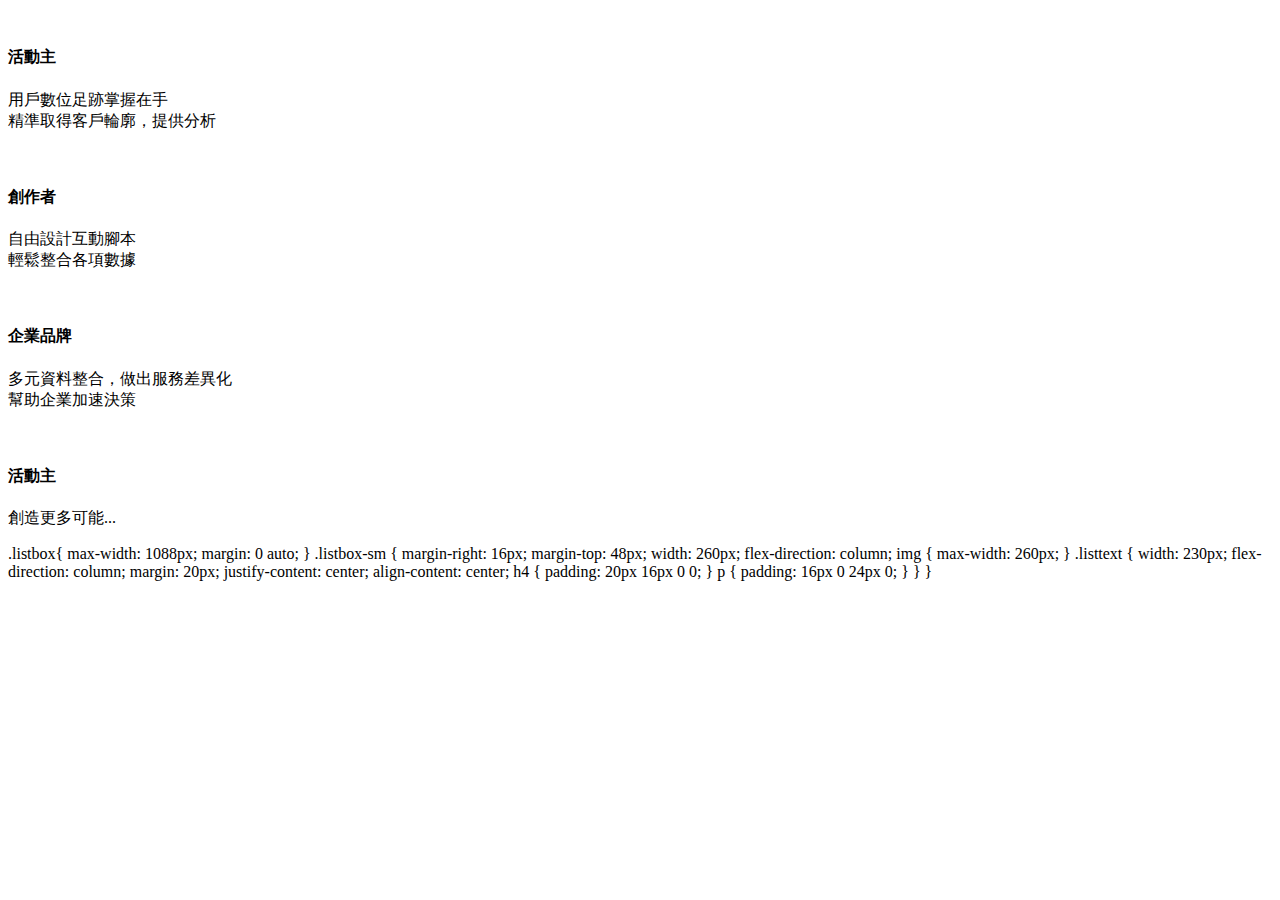
==== second.html @ 06b5e0d9 "lv1_v1.0" ====
<!DOCTYPE html>
<html lang="en">
<head>
    <meta charset="UTF-8">
    <meta http-equiv="X-UA-Compatible" content="IE=edge">
    <meta name="viewport" content="width=device-width, initial-scale=1.0">
    <title>Document</title>
</head>
<body>
    













    <div class="listbox d-flex ">
        <!-- 第一個listbox-->
              <div class="listbox-sm d-flex fs-sm radius boxshadow-usual"> 
          <img class="border-left-radi border-right-radi"
              src="https://raw.githubusercontent.com/hexschool/webLayoutTraining1st/f70f00178a7f0baa31e9c01634303d8562cfe93a/chatTalker_images/ch01.svg"
              alt="">
              <div class="listtext d-flex tac  ">
                  <h4 class="color-bl">活動主</h4>
                  <p class="">用戶數位足跡掌握在手 
                      <br>
                      精準取得客戶輪廓，提供分析</p>
              </div>
          </div>
        <!-- 第二個listbox-->
      
          <div class="listbox-sm d-flex fs-sm radius boxshadow-usual">
              <img class="border-left-radi border-right-radi"
                  src="https://raw.githubusercontent.com/hexschool/webLayoutTraining1st/f70f00178a7f0baa31e9c01634303d8562cfe93a/chatTalker_images/ch02.svg"
                  alt="">
                  <div class="listtext d-flex   ">
                      <h4 class="color-bl tac">創作者</h4>
                      <p class="tac">自由設計互動腳本 
                          <br>
                          輕鬆整合各項數據</p>
                  </div>
              </div>
        <!-- 第三個listbox-->
              <div class="listbox-sm d-flex fs-sm  radius boxshadow-usual">
                  <img class="border-left-radi border-right-radi"
                      src="https://raw.githubusercontent.com/hexschool/webLayoutTraining1st/f70f00178a7f0baa31e9c01634303d8562cfe93a/chatTalker_images/ch01.svg"
                      alt="">
                      <div class="listtext d-flex tac  ">
                          <h4 class="color-bl">企業品牌</h4>
                          <p class="">多元資料整合，做出服務差異化 
                              <br>
                              幫助企業加速決策</p>
                      </div>
                  </div>
        <!-- 第四個listbox-->
                  <div class="listbox-sm d-flex fs-sm  radius boxshadow-usual">
                      <img class="border-left-radi border-right-radi"
                          src="https://raw.githubusercontent.com/hexschool/webLayoutTraining1st/f70f00178a7f0baa31e9c01634303d8562cfe93a/chatTalker_images/ch01.svg"
                          alt="">
                          <div class="listtext d-flex tac  ">
                              <h4 class="color-bl ">活動主</h4>
                              <p >創造更多可能... 
                               </p>
                          </div>
                      </div>
          </div>
      























    .listbox{
        max-width: 1088px;
        margin: 0 auto;
        
        
    }
    .listbox-sm {
        margin-right: 16px;
        margin-top: 48px;
        width: 260px;
        flex-direction: column;
        img {
            max-width: 260px;
        }
    
        .listtext {
            width: 230px;
            flex-direction: column;
            margin: 20px;
            justify-content: center;
            align-content: center;
            h4 {
                padding: 20px 16px 0 0;
            }
            p {
                
                padding: 16px  0 24px 0;
            }
        }
    }



























</body>
</html>
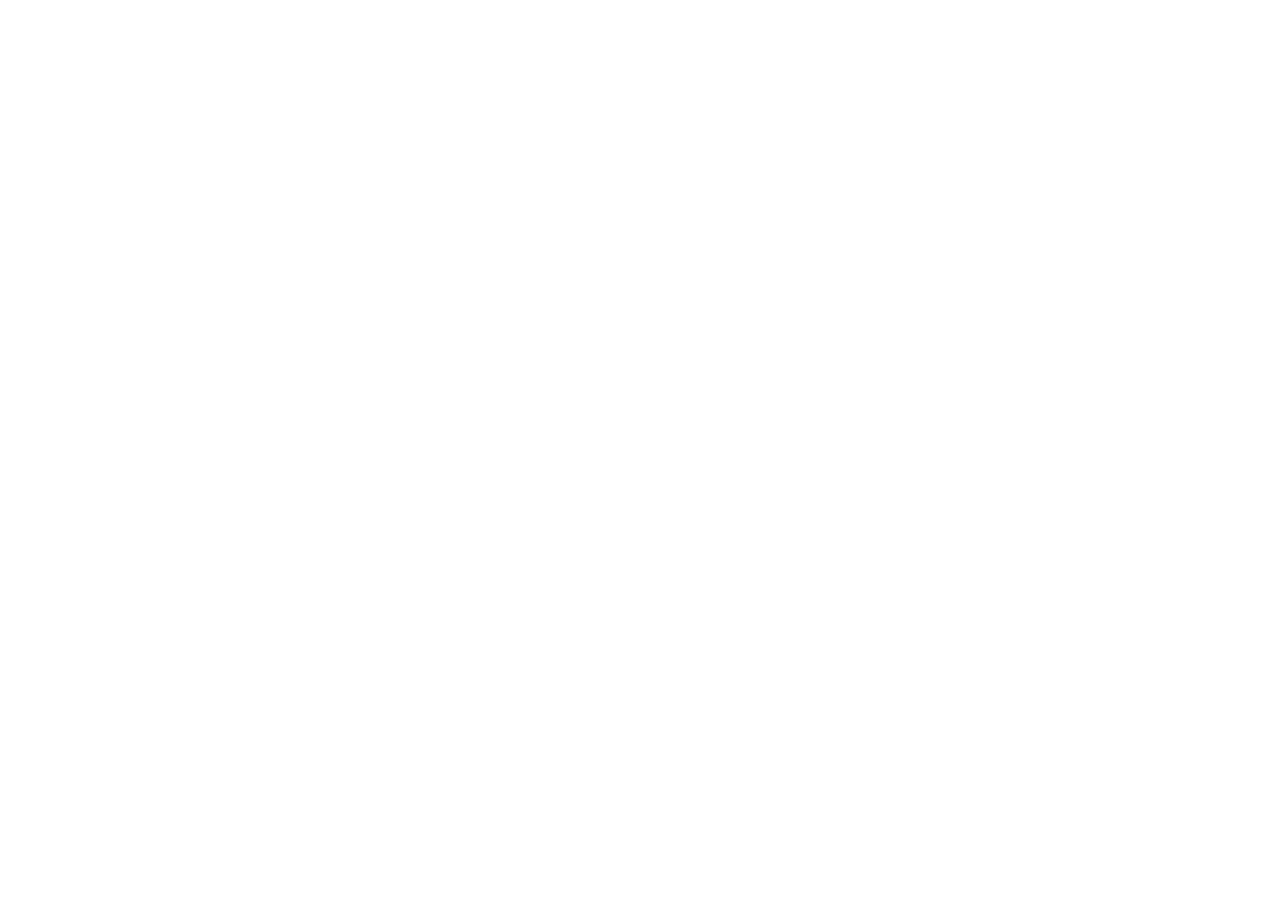
==== commit 5d695757: "lv1_v2.0" ====
--- a/second.html
+++ b/second.html
@@ -4,153 +4,9 @@
     <meta charset="UTF-8">
     <meta http-equiv="X-UA-Compatible" content="IE=edge">
     <meta name="viewport" content="width=device-width, initial-scale=1.0">
-    <title>Document</title>
+    <title>ChatTalker</title>
 </head>
 <body>
     
-
-
-
-
-
-
-
-
-
-
-
-
-
-    <div class="listbox d-flex ">
-        <!-- 第一個listbox-->
-              <div class="listbox-sm d-flex fs-sm radius boxshadow-usual"> 
-          <img class="border-left-radi border-right-radi"
-              src="https://raw.githubusercontent.com/hexschool/webLayoutTraining1st/f70f00178a7f0baa31e9c01634303d8562cfe93a/chatTalker_images/ch01.svg"
-              alt="">
-              <div class="listtext d-flex tac  ">
-                  <h4 class="color-bl">活動主</h4>
-                  <p class="">用戶數位足跡掌握在手 
-                      <br>
-                      精準取得客戶輪廓，提供分析</p>
-              </div>
-          </div>
-        <!-- 第二個listbox-->
-      
-          <div class="listbox-sm d-flex fs-sm radius boxshadow-usual">
-              <img class="border-left-radi border-right-radi"
-                  src="https://raw.githubusercontent.com/hexschool/webLayoutTraining1st/f70f00178a7f0baa31e9c01634303d8562cfe93a/chatTalker_images/ch02.svg"
-                  alt="">
-                  <div class="listtext d-flex   ">
-                      <h4 class="color-bl tac">創作者</h4>
-                      <p class="tac">自由設計互動腳本 
-                          <br>
-                          輕鬆整合各項數據</p>
-                  </div>
-              </div>
-        <!-- 第三個listbox-->
-              <div class="listbox-sm d-flex fs-sm  radius boxshadow-usual">
-                  <img class="border-left-radi border-right-radi"
-                      src="https://raw.githubusercontent.com/hexschool/webLayoutTraining1st/f70f00178a7f0baa31e9c01634303d8562cfe93a/chatTalker_images/ch01.svg"
-                      alt="">
-                      <div class="listtext d-flex tac  ">
-                          <h4 class="color-bl">企業品牌</h4>
-                          <p class="">多元資料整合，做出服務差異化 
-                              <br>
-                              幫助企業加速決策</p>
-                      </div>
-                  </div>
-        <!-- 第四個listbox-->
-                  <div class="listbox-sm d-flex fs-sm  radius boxshadow-usual">
-                      <img class="border-left-radi border-right-radi"
-                          src="https://raw.githubusercontent.com/hexschool/webLayoutTraining1st/f70f00178a7f0baa31e9c01634303d8562cfe93a/chatTalker_images/ch01.svg"
-                          alt="">
-                          <div class="listtext d-flex tac  ">
-                              <h4 class="color-bl ">活動主</h4>
-                              <p >創造更多可能... 
-                               </p>
-                          </div>
-                      </div>
-          </div>
-      
-
-
-
-
-
-
-
-
-
-
-
-
-
-
-
-
-
-
-
-
-
-
-
-    .listbox{
-        max-width: 1088px;
-        margin: 0 auto;
-        
-        
-    }
-    .listbox-sm {
-        margin-right: 16px;
-        margin-top: 48px;
-        width: 260px;
-        flex-direction: column;
-        img {
-            max-width: 260px;
-        }
-    
-        .listtext {
-            width: 230px;
-            flex-direction: column;
-            margin: 20px;
-            justify-content: center;
-            align-content: center;
-            h4 {
-                padding: 20px 16px 0 0;
-            }
-            p {
-                
-                padding: 16px  0 24px 0;
-            }
-        }
-    }
-
-
-
-
-
-
-
-
-
-
-
-
-
-
-
-
-
-
-
-
-
-
-
-
-
-
-
 </body>
 </html>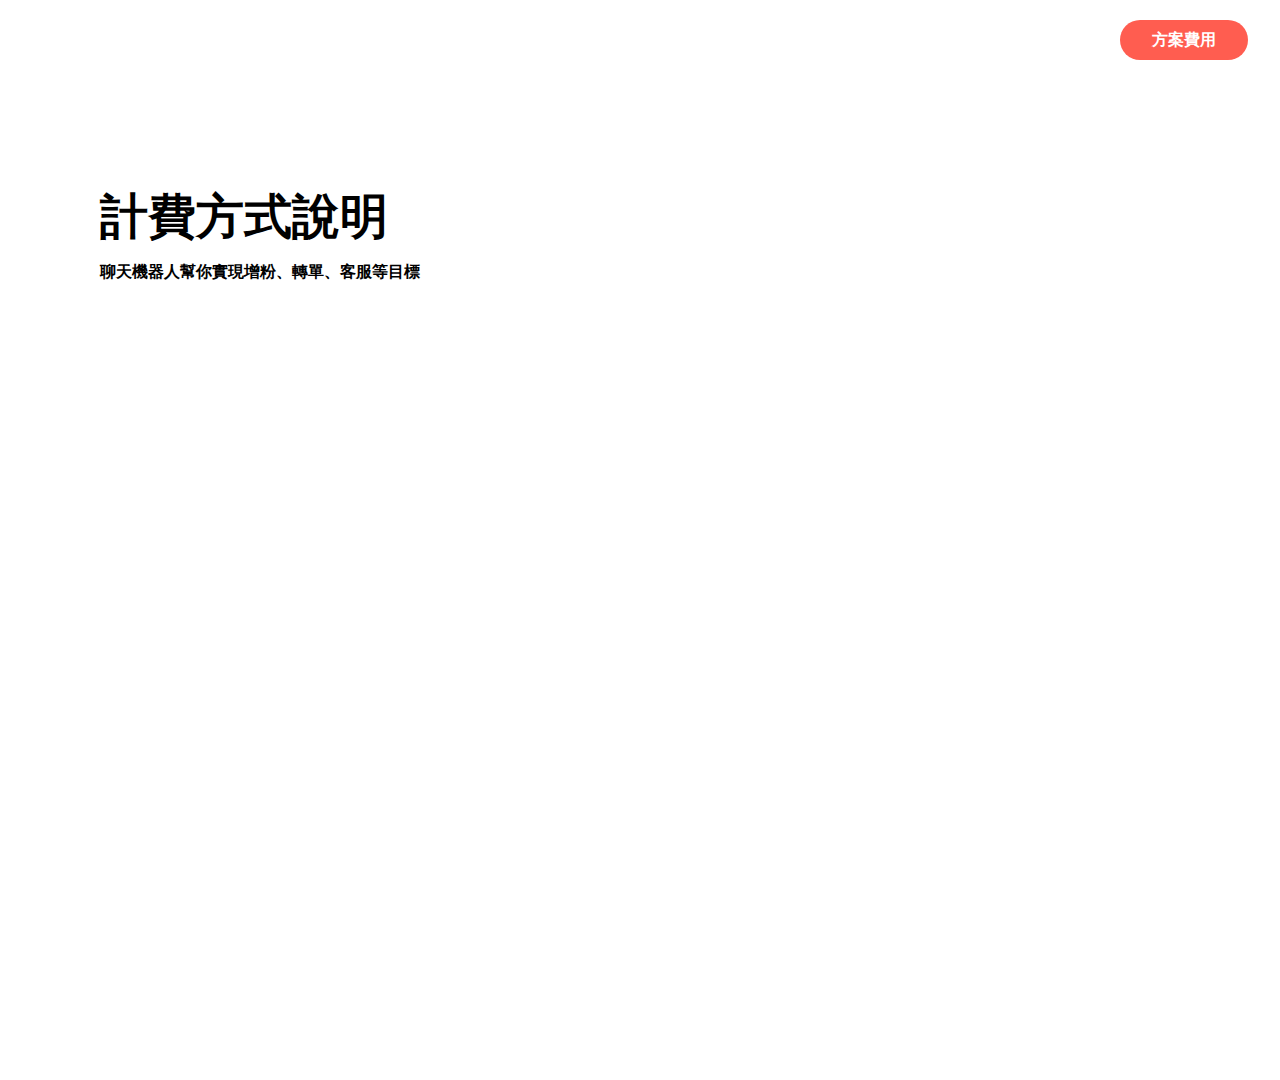
==== commit 0e76367b: "lv1_v6.0" ====
--- a/second.html
+++ b/second.html
@@ -5,8 +5,26 @@
     <meta http-equiv="X-UA-Compatible" content="IE=edge">
     <meta name="viewport" content="width=device-width, initial-scale=1.0">
     <title>ChatTalker</title>
+    <link rel="stylesheet" href="./SCSS/index.css">
 </head>
 <body>
-    
+        <!-- 開頭 -->
+        <div class="page2-1">
+<div class="header d-flex">
+    <a href="./index.html"><img src="https://github.com/hexschool/webLayoutTraining1st/blob/master/chatTalker_images/logo.png?raw=true" alt="">
+</a>  <a  href="./second.html" class="a tac d-flex fs-sm fw-bold">方案費用</a>
+</div>
+
+<!-- 計費方式 -->
+<div class="banner2">
+
+    <div class="banner2-l d-flex ">
+        <h3 class="fs-lg-m lh1-5 fw-bold mb16 pad-top-8">計費方式說明</h3>
+        <p class="p2 fs-sm lh1-5 fw-bold">聊天機器人幫你實現增粉、轉單、客服等目標</p>
+    </div>
+ 
+
+</div>
+</div>
 </body>
 </html>--- a/SCSS/index.css
+++ b/SCSS/index.css
@@ -0,0 +1,929 @@
+/* http://meyerweb.com/eric/tools/css/reset/ 
+   v2.0 | 20110126
+   License: none (public domain)
+*/
+html, body, div, span, applet, object, iframe,
+h1, h2, h3, h4, h5, h6, p, blockquote, pre,
+a, abbr, acronym, address, big, cite, code,
+del, dfn, em, img, ins, kbd, q, s, samp,
+small, strike, strong, sub, sup, tt, var,
+b, u, i, center,
+dl, dt, dd, ol, ul, li,
+fieldset, form, label, legend,
+table, caption, tbody, tfoot, thead, tr, th, td,
+article, aside, canvas, details, embed,
+figure, figcaption, footer, header, hgroup,
+menu, nav, output, ruby, section, summary,
+time, mark, audio, video {
+  margin: 0;
+  padding: 0;
+  border: 0;
+  font-size: 100%;
+  font: inherit;
+  vertical-align: baseline;
+}
+
+/* HTML5 display-role reset for older browsers */
+article, aside, details, figcaption, figure,
+footer, header, hgroup, menu, nav, section {
+  display: block;
+}
+
+body {
+  line-height: 1;
+}
+
+ol, ul {
+  list-style: none;
+}
+
+blockquote, q {
+  quotes: none;
+}
+
+blockquote:before, blockquote:after,
+q:before, q:after {
+  content: '';
+  content: none;
+}
+
+table {
+  border-collapse: collapse;
+  border-spacing: 0;
+}
+
+sub {
+  vertical-align: sub;
+}
+
+.fs-sm {
+  font-size: 16px;
+}
+
+.fs-18 {
+  font-size: 18px;
+}
+
+.fs-20 {
+  font-size: 20px;
+}
+
+.fs-md {
+  font-size: 24px;
+}
+
+.fs-lg {
+  font-size: 32px;
+}
+
+.fs-lg-m {
+  font-size: 48px;
+}
+
+.fw-bold {
+  font-weight: bold;
+}
+
+.color-bl {
+  color: #56C4C5;
+}
+
+.tac {
+  text-align: center;
+}
+
+.d-flex {
+  display: -webkit-box;
+  display: -ms-flexbox;
+  display: flex;
+}
+
+.mb50 {
+  margin-bottom: 50px;
+}
+
+.mb24 {
+  margin-bottom: 24px;
+}
+
+.mb48 {
+  margin-bottom: 48px;
+}
+
+.mb16 {
+  margin-bottom: 16px;
+}
+
+.mt24 {
+  margin-top: 24px;
+}
+
+.mr47 {
+  margin-right: 47px;
+}
+
+.mr8 {
+  margin-right: 8px;
+}
+
+.mb28 {
+  margin-bottom: 28px;
+}
+
+.mr16 {
+  margin-right: 16px;
+}
+
+.m-lr24 {
+  margin: 24px 0;
+}
+
+.color-gray {
+  color: #747474;
+}
+
+.pad-lr24 {
+  padding: 0 24px;
+}
+
+.pad-20 {
+  padding: 20px;
+}
+
+.pad-top-8 {
+  padding-top: 8px;
+}
+
+.pad-16 {
+  padding: 16px;
+}
+
+.pad-24 {
+  padding: 24px;
+}
+
+.pad-32 {
+  padding: 32px;
+}
+
+.pad-10 {
+  padding: 10px;
+}
+
+.lh1-5 {
+  line-height: 1.2;
+}
+
+.radius {
+  border-radius: 12px;
+}
+
+.boxshadow {
+  -webkit-box-shadow: 2px 3px 2px #a8a8a8;
+          box-shadow: 2px 3px 2px #a8a8a8;
+}
+
+.boxshadow-usual {
+  -webkit-box-shadow: 0px 2px 10px #00000014;
+          box-shadow: 0px 2px 10px #00000014;
+}
+
+.border-left-radi {
+  border-top-left-radius: 12px;
+}
+
+.border-right-radi {
+  border-top-right-radius: 12px;
+}
+
+.imgwh80 {
+  width: 80px;
+  height: 80px;
+}
+
+.circle {
+  border-radius: 50px;
+}
+
+.page1 {
+  background-image: url(https://raw.githubusercontent.com/hexschool/webLayoutTraining1st/f70f00178a7f0baa31e9c01634303d8562cfe93a/chatTalker_images/bg_home_sm.svg), url(https://raw.githubusercontent.com/hexschool/webLayoutTraining1st/f70f00178a7f0baa31e9c01634303d8562cfe93a/chatTalker_images/ball01.svg);
+  background-position: 50% 400px,-35% 68%;
+  background-size: 334px,135px;
+  background-repeat: no-repeat;
+}
+
+@media (min-width: 576px) {
+  .page1 {
+    background: url(https://raw.githubusercontent.com/hexschool/webLayoutTraining1st/f70f00178a7f0baa31e9c01634303d8562cfe93a/chatTalker_images/bg_home.svg), url(https://raw.githubusercontent.com/hexschool/webLayoutTraining1st/f70f00178a7f0baa31e9c01634303d8562cfe93a/chatTalker_images/ball01.svg);
+    background-repeat: no-repeat;
+    background-position: right top,-20% 70%;
+    background-size: 816px,360px;
+    position: relative;
+  }
+}
+
+.page2 {
+  background: url(https://raw.githubusercontent.com/hexschool/webLayoutTraining1st/f70f00178a7f0baa31e9c01634303d8562cfe93a/chatTalker_images/ball02.svg);
+  background-repeat: no-repeat;
+  background-position: 110% 35%;
+  background-size: 360px;
+}
+
+@media (max-width: 768px) {
+  .page2 {
+    background: url(https://raw.githubusercontent.com/hexschool/webLayoutTraining1st/f70f00178a7f0baa31e9c01634303d8562cfe93a/chatTalker_images/ball02.svg);
+    background-repeat: no-repeat;
+    background-position: 120% 52%;
+    background-size: 135px;
+  }
+  .page2 h2 {
+    font-size: 28px;
+  }
+  .page2 h3 {
+    margin: 0 auto;
+    width: 334px;
+    font-size: 18px;
+    margin-bottom: 8px;
+  }
+}
+
+.page3 {
+  background: url(https://raw.githubusercontent.com/hexschool/webLayoutTraining1st/f70f00178a7f0baa31e9c01634303d8562cfe93a/chatTalker_images/ball03.svg);
+  background-repeat: no-repeat;
+  background-position: 10% 15%;
+  background-size: 150px;
+}
+
+@media (max-width: 768px) {
+  .page3 {
+    background: url(https://raw.githubusercontent.com/hexschool/webLayoutTraining1st/f70f00178a7f0baa31e9c01634303d8562cfe93a/chatTalker_images/ball03.svg);
+    background-repeat: no-repeat;
+    background-position: -30% 15%;
+    background-size: 150px;
+  }
+}
+
+.page2-1 {
+  background: url(https://raw.githubusercontent.com/hexschool/webLayoutTraining1st/f70f00178a7f0baa31e9c01634303d8562cfe93a/chatTalker_images/banner.svg);
+  background-repeat: no-repeat;
+  background-position: right top;
+}
+
+.banner2 {
+  margin: 0 auto;
+  -webkit-box-pack: center;
+      -ms-flex-pack: center;
+          justify-content: center;
+  -webkit-box-align: center;
+      -ms-flex-align: center;
+          align-items: center;
+  height: 100vh;
+  margin-left: 100px;
+  margin-top: 100px;
+}
+
+@media (max-width: 768px) {
+  .banner2 {
+    width: 335px;
+    -webkit-box-orient: vertical;
+    -webkit-box-direction: normal;
+        -ms-flex-direction: column;
+            flex-direction: column;
+    padding: 32px 20px 0;
+    margin-bottom: 32px;
+  }
+  .banner2 .banner2-l {
+    margin-left: 0;
+    padding-top: 20px;
+  }
+  .banner2 .banner2-l h3 {
+    font-size: 32px;
+    font-weight: 1000;
+  }
+}
+
+.banner2-l {
+  -webkit-box-orient: vertical;
+  -webkit-box-direction: normal;
+      -ms-flex-direction: column;
+          flex-direction: column;
+}
+
+@media (max-width: 768px) {
+  .banner2-l {
+    width: 335px;
+    -webkit-box-pack: center;
+        -ms-flex-pack: center;
+            justify-content: center;
+    -webkit-box-align: center;
+        -ms-flex-align: center;
+            align-items: center;
+  }
+}
+
+html {
+  font-family: 'Wendy One', sans-serif;
+}
+
+*,
+::after,
+::before {
+  -webkit-box-sizing: border-box;
+          box-sizing: border-box;
+}
+
+.header {
+  max-width: 1366px;
+  margin: 0 auto;
+  -webkit-box-pack: justify;
+      -ms-flex-pack: justify;
+          justify-content: space-between;
+  padding: 20px 32px;
+}
+
+.header img {
+  width: 50%;
+}
+
+.header .a {
+  -webkit-box-pack: center;
+      -ms-flex-pack: center;
+          justify-content: center;
+  -webkit-box-align: center;
+      -ms-flex-align: center;
+          align-items: center;
+  background: #FF5D50;
+  color: white;
+  padding: 12px 32px;
+  border-radius: 22px;
+  text-decoration: none;
+}
+
+.header .a:hover {
+  background: #e45046;
+}
+
+@media (max-width: 768px) {
+  .header {
+    border-bottom: 3px solid #FFD153;
+    width: 390px;
+  }
+  .header img {
+    width: 160px;
+    margin-top: 5px;
+  }
+  .header .a {
+    -webkit-box-pack: center;
+        -ms-flex-pack: center;
+            justify-content: center;
+    -webkit-box-align: center;
+        -ms-flex-align: center;
+            align-items: center;
+    background: #FF5D50;
+    color: white;
+    padding: 12px 24px;
+    border-radius: 22px;
+    text-decoration: none;
+  }
+  .header .a:hover {
+    background: #e45046;
+  }
+}
+
+.banner {
+  margin: 0 auto;
+  width: 1085px;
+  -webkit-box-pack: center;
+      -ms-flex-pack: center;
+          justify-content: center;
+  -webkit-box-align: center;
+      -ms-flex-align: center;
+          align-items: center;
+  height: 100vh;
+}
+
+@media (max-width: 768px) {
+  .banner {
+    width: 350px;
+    -webkit-box-orient: vertical;
+    -webkit-box-direction: normal;
+        -ms-flex-direction: column;
+            flex-direction: column;
+    padding: 32px;
+    margin-bottom: 32px;
+  }
+  .banner .banner-l {
+    padding-top: 20px;
+  }
+  .banner .banner-l h3 {
+    width: 335px;
+    font-size: 32px;
+    font-weight: 1000;
+  }
+  .banner .banner-l p {
+    width: 335px;
+  }
+  .banner .banner-l .p2 {
+    font-size: 16px;
+    width: 335px;
+    line-height: 1.5;
+  }
+  .banner .banner-r {
+    width: 80vw;
+    height: 80vh;
+  }
+}
+
+.banner-l {
+  -webkit-box-orient: vertical;
+  -webkit-box-direction: normal;
+      -ms-flex-direction: column;
+          flex-direction: column;
+  width: 450px;
+}
+
+@media (max-width: 768px) {
+  .banner-l {
+    width: 335px;
+    -webkit-box-pack: center;
+        -ms-flex-pack: center;
+            justify-content: center;
+    -webkit-box-align: center;
+        -ms-flex-align: center;
+            align-items: center;
+  }
+}
+
+.banner-r {
+  width: 532px;
+}
+
+.textbg {
+  display: block;
+  margin-top: 100px;
+}
+
+@media (max-width: 768px) {
+  .textbg {
+    margin-top: 0;
+    margin-bottom: 8px;
+  }
+}
+
+@media (max-width: 768px) {
+  .textbg2 {
+    margin-top: 60px;
+  }
+}
+
+.item {
+  width: 969px;
+  margin: 0 auto;
+  -webkit-box-pack: justify;
+      -ms-flex-pack: justify;
+          justify-content: space-between;
+}
+
+@media (max-width: 768px) {
+  .item {
+    -ms-flex-wrap: wrap;
+        flex-wrap: wrap;
+    width: 100%;
+    -webkit-box-pack: center;
+        -ms-flex-pack: center;
+            justify-content: center;
+    -webkit-box-align: center;
+        -ms-flex-align: center;
+            align-items: center;
+  }
+  .item h2 {
+    font-size: 18px;
+  }
+}
+
+.item .card-img {
+  width: 90px;
+}
+
+@media (max-width: 768px) {
+  .item .card-img {
+    width: 60px;
+  }
+}
+
+.item .card {
+  width: 245px;
+  -webkit-box-orient: vertical;
+  -webkit-box-direction: normal;
+      -ms-flex-direction: column;
+          flex-direction: column;
+  -webkit-box-pack: center;
+      -ms-flex-pack: center;
+          justify-content: center;
+  -webkit-box-align: center;
+      -ms-flex-align: center;
+          align-items: center;
+}
+
+.listbox {
+  max-width: 1088px;
+  margin: 0 auto;
+}
+
+@media (max-width: 768px) {
+  .listbox {
+    width: 375px;
+    -ms-flex-wrap: wrap;
+        flex-wrap: wrap;
+    -webkit-box-pack: center;
+        -ms-flex-pack: center;
+            justify-content: center;
+    -webkit-box-align: center;
+        -ms-flex-align: center;
+            align-items: center;
+  }
+}
+
+.listbox-sm {
+  margin-right: 16px;
+  margin-top: 48px;
+  width: 260px;
+  -webkit-box-orient: vertical;
+  -webkit-box-direction: normal;
+      -ms-flex-direction: column;
+          flex-direction: column;
+  background: white;
+}
+
+@media (max-width: 768px) {
+  .listbox-sm {
+    margin: 0 auto;
+    margin-top: 24px;
+    width: 335px;
+  }
+}
+
+.listbox-sm .listtext {
+  width: 230px;
+  -webkit-box-orient: vertical;
+  -webkit-box-direction: normal;
+      -ms-flex-direction: column;
+          flex-direction: column;
+  margin: 20px;
+  -webkit-box-pack: center;
+      -ms-flex-pack: center;
+          justify-content: center;
+  -ms-flex-line-pack: center;
+      align-content: center;
+}
+
+.listbox-sm .listtext h4 {
+  padding: 20px 16px 0 0;
+}
+
+.listbox-sm .listtext p {
+  padding: 16px 0 24px;
+}
+
+@media (max-width: 768px) {
+  .listbox-sm .listtext {
+    margin: 0 auto;
+  }
+}
+
+.listrobot {
+  width: 1039px;
+  margin: 100px auto;
+}
+
+.listrobot .listrobot-l {
+  -ms-flex-wrap: wrap;
+      flex-wrap: wrap;
+  width: 507px;
+}
+
+@media (max-width: 756px) {
+  .listrobot {
+    -ms-flex-wrap: wrap;
+        flex-wrap: wrap;
+    width: 335px;
+    -webkit-box-pack: center;
+        -ms-flex-pack: center;
+            justify-content: center;
+    display: -webkit-box;
+    display: -ms-flexbox;
+    display: flex;
+    -webkit-box-orient: vertical;
+    -webkit-box-direction: reverse;
+        -ms-flex-direction: column-reverse;
+            flex-direction: column-reverse;
+    margin: 60px auto;
+  }
+  .listrobot .listrobot-l {
+    width: 335px;
+    -webkit-box-align: center;
+        -ms-flex-align: center;
+            align-items: center;
+    -webkit-box-pack: center;
+        -ms-flex-pack: center;
+            justify-content: center;
+  }
+}
+
+.listrobot-l-item {
+  -webkit-box-orient: vertical;
+  -webkit-box-direction: normal;
+      -ms-flex-direction: column;
+          flex-direction: column;
+  -webkit-box-pack: center;
+      -ms-flex-pack: center;
+          justify-content: center;
+  width: 230px;
+  position: relative;
+  -webkit-box-shadow: 0 2px 10px #00000014;
+          box-shadow: 0 2px 10px #00000014;
+}
+
+.listrobot-l-item img {
+  width: 52px;
+  height: 52px;
+  margin-top: 32px;
+  margin-left: 32px;
+}
+
+.listrobot-l-item p {
+  margin-bottom: 48px;
+  padding: 32px;
+}
+
+.listrobot-l-item h4 {
+  padding: 24px 32px;
+}
+
+.listrobot-l-item .list-circle {
+  width: 86px;
+  height: 86px;
+  border-radius: 50px;
+  position: absolute;
+  top: 15px;
+  left: 15px;
+  background-size: 86px;
+  z-index: -1;
+  -webkit-box-shadow: 0 2px 10px #00000014;
+          box-shadow: 0 2px 10px #00000014;
+}
+
+@media (max-width: 756px) {
+  .listrobot-l-item {
+    margin: 24px 15px 0;
+  }
+}
+
+.listrobot-r {
+  -webkit-box-pack: center;
+      -ms-flex-pack: center;
+          justify-content: center;
+  -ms-flex-line-pack: center;
+      align-content: center;
+  -webkit-box-orient: vertical;
+  -webkit-box-direction: normal;
+      -ms-flex-direction: column;
+          flex-direction: column;
+  margin-left: 136px;
+}
+
+.listrobot-r a {
+  -webkit-box-pack: center;
+      -ms-flex-pack: center;
+          justify-content: center;
+  -webkit-box-align: center;
+      -ms-flex-align: center;
+          align-items: center;
+  background: #56C4C5;
+  color: white;
+  padding: 12px 32px;
+  border-radius: 22px;
+  text-decoration: none;
+}
+
+.listrobot-r a:hover {
+  background: #4aabad;
+}
+
+.listrobot-r .listrobotbtn {
+  width: 136px;
+  padding: 24px 0;
+}
+
+@media (max-width: 756px) {
+  .listrobot-r {
+    width: 335px;
+    -webkit-box-pack: center;
+        -ms-flex-pack: center;
+            justify-content: center;
+    -webkit-box-align: center;
+        -ms-flex-align: center;
+            align-items: center;
+    padding: 10px;
+    margin-left: 0;
+  }
+  .listrobot-r h3 {
+    margin: 0 auto;
+    font-size: 28px;
+    margin-bottom: 16px;
+    text-align: center;
+  }
+  .listrobot-r p {
+    font-size: 16px;
+    text-align: center;
+  }
+  .listrobot-r a {
+    -webkit-box-pack: center;
+        -ms-flex-pack: center;
+            justify-content: center;
+    -webkit-box-align: center;
+        -ms-flex-align: center;
+            align-items: center;
+    background: #56C4C5;
+    color: white;
+    padding: 12px 32px;
+    border-radius: 27px;
+    text-decoration: none;
+  }
+  .listrobot-r a:hover {
+    background: #4aabad;
+  }
+}
+
+.mantalk {
+  width: 1088px;
+  margin: 0 auto;
+}
+
+@media (max-width: 756px) {
+  .mantalk {
+    -ms-flex-wrap: wrap;
+        flex-wrap: wrap;
+    width: 100%;
+    -webkit-box-pack: center;
+        -ms-flex-pack: center;
+            justify-content: center;
+  }
+  .mantalk .q1 {
+    display: none;
+  }
+}
+
+.mantalktext {
+  width: 352px;
+  position: relative;
+  margin-top: 56px;
+  margin-bottom: 34px;
+  -webkit-box-shadow: 0 2px 10px #00000014;
+          box-shadow: 0 2px 10px #00000014;
+  background: white;
+}
+
+.mantalktext .manimg {
+  position: absolute;
+  z-index: 1;
+  left: 30px;
+  top: -50px;
+}
+
+.mantalktext .text-md {
+  width: 288px;
+  -webkit-box-pack: center;
+      -ms-flex-pack: center;
+          justify-content: center;
+  -webkit-box-align: center;
+      -ms-flex-align: center;
+          align-items: center;
+  margin: 0 auto;
+}
+
+.mantalktext .text-t {
+  border-bottom: 1px solid #DDDDDD;
+}
+
+.mantalktext .manstar {
+  -webkit-box-pack: justify;
+      -ms-flex-pack: justify;
+          justify-content: space-between;
+}
+
+.mantalktext .manstar img {
+  width: 16px;
+  height: 16px;
+}
+
+.mantalktext p {
+  padding: 48px 0 24px;
+}
+
+.mantalktext h3 {
+  padding: 0 32px 8px;
+}
+
+.mantalktext h2 {
+  padding: 0 32px 24px;
+}
+
+.mantalktext .star {
+  margin-right: 32px;
+}
+
+.price {
+  background: url("https://raw.githubusercontent.com/hexschool/webLayoutTraining1st/f70f00178a7f0baa31e9c01634303d8562cfe93a/chatTalker_images/home_footer.svg");
+  margin: 0 auto;
+  width: 100%;
+  background-size: 100%;
+  background-repeat: no-repeat;
+  -webkit-box-pack: center;
+      -ms-flex-pack: center;
+          justify-content: center;
+  -ms-flex-line-pack: center;
+      align-content: center;
+  -webkit-box-orient: vertical;
+  -webkit-box-direction: normal;
+      -ms-flex-direction: column;
+          flex-direction: column;
+  z-index: -1;
+}
+
+@media (max-width: 768px) {
+  .price {
+    background: url("https://raw.githubusercontent.com/hexschool/webLayoutTraining1st/f70f00178a7f0baa31e9c01634303d8562cfe93a/chatTalker_images/footer_sm.svg");
+    background-repeat: no-repeat;
+    background-size: 100%;
+    z-index: -1;
+    padding-top: 100px;
+    margin-top: 94px;
+  }
+  .price p {
+    font-size: 24px;
+  }
+}
+
+.price .price-btn {
+  width: 424px;
+  margin: 0 auto;
+  -webkit-box-orient: vertical;
+  -webkit-box-direction: normal;
+      -ms-flex-direction: column;
+          flex-direction: column;
+  -webkit-box-pack: center;
+      -ms-flex-pack: center;
+          justify-content: center;
+  -webkit-box-align: center;
+      -ms-flex-align: center;
+          align-items: center;
+  padding-top: 260px;
+  margin-bottom: 100px;
+}
+
+@media (max-width: 768px) {
+  .price .price-btn {
+    width: 335px;
+    margin-bottom: 60px;
+  }
+}
+
+.price .price-btn a {
+  -webkit-box-pack: center;
+      -ms-flex-pack: center;
+          justify-content: center;
+  -webkit-box-align: center;
+      -ms-flex-align: center;
+          align-items: center;
+  background: #56C4C5;
+  color: white;
+  padding: 12px 32px;
+  border-radius: 22px;
+  text-decoration: none;
+  width: 136px;
+  margin-top: 48px;
+}
+
+.price .price-btn a:hover {
+  background: #4aabad;
+}
+
+@media (max-width: 768px) {
+  .price .price-btn a {
+    margin-top: 24px;
+    font-size: 18px;
+  }
+}
+
+.footer {
+  background: #F5F5F5;
+  -webkit-box-pack: center;
+      -ms-flex-pack: center;
+          justify-content: center;
+  -webkit-box-align: center;
+      -ms-flex-align: center;
+          align-items: center;
+  padding: 16px 0;
+}
+/*# sourceMappingURL=index.css.map */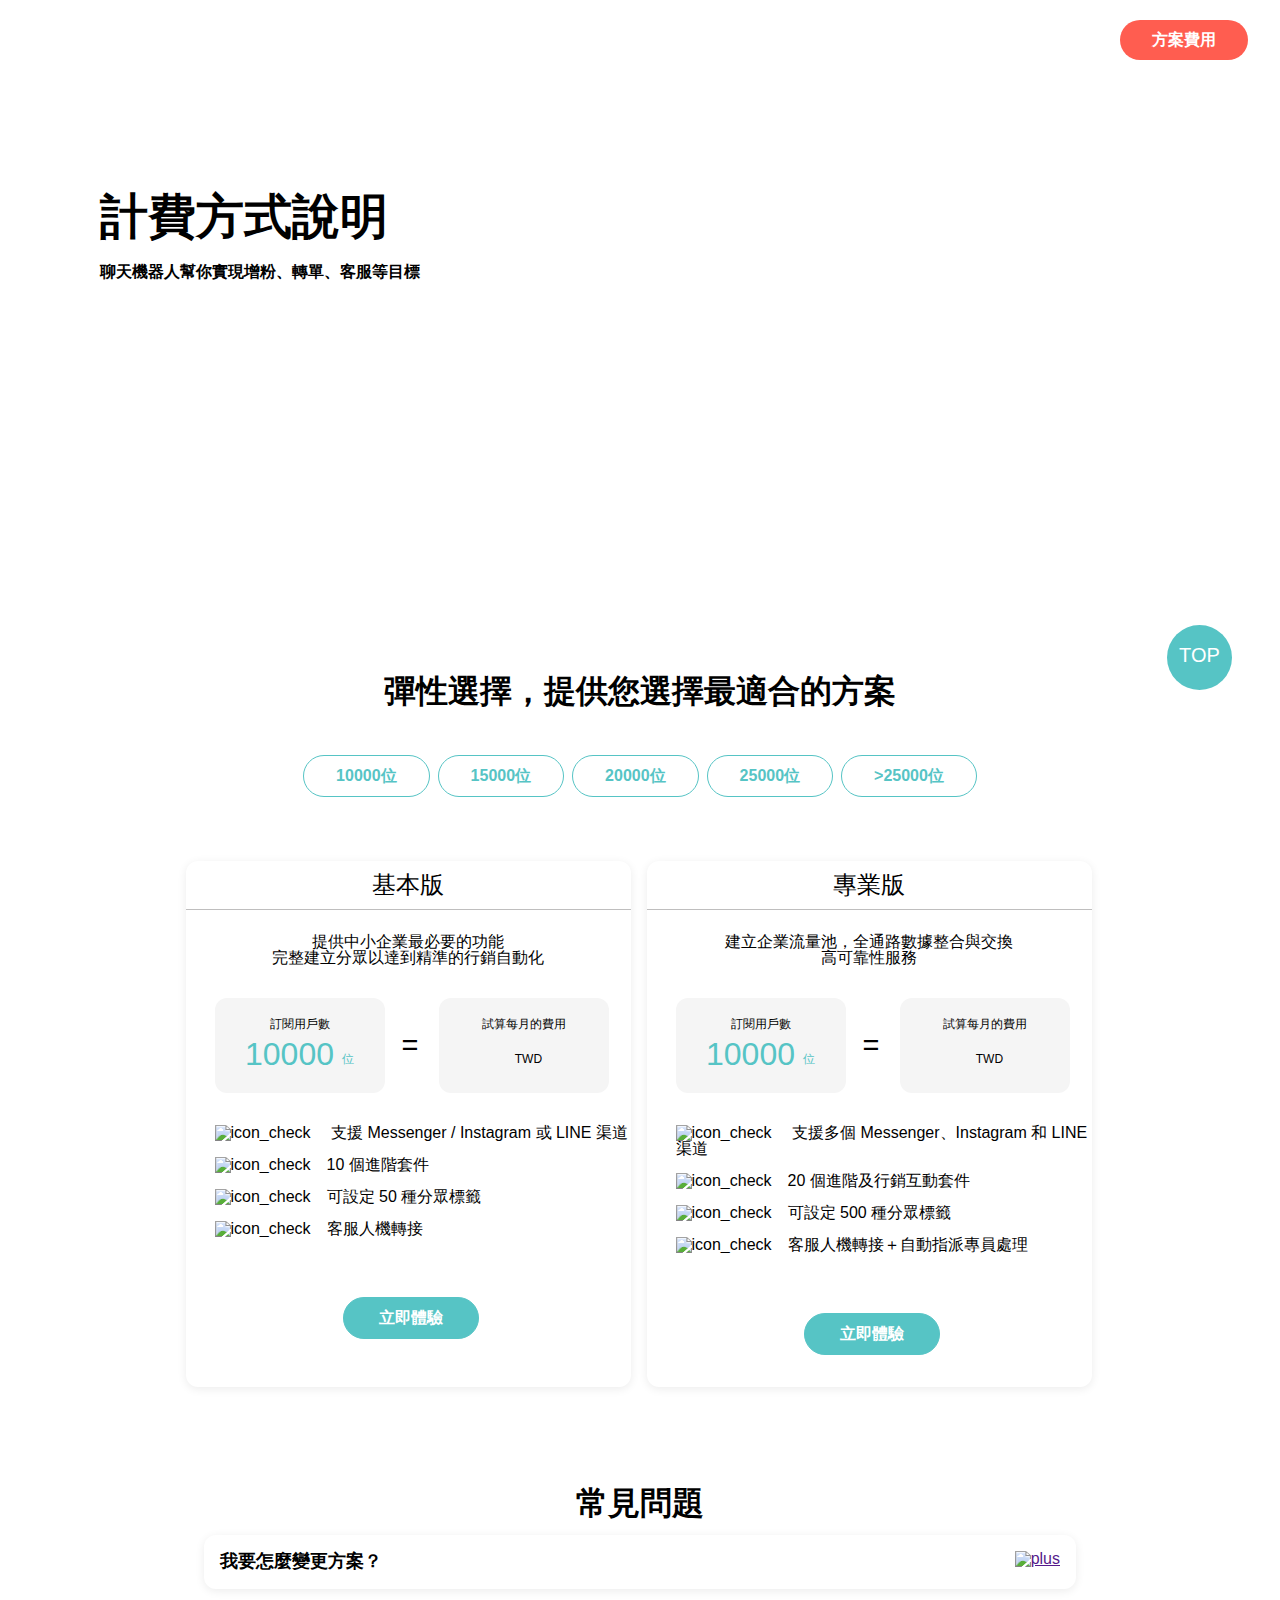
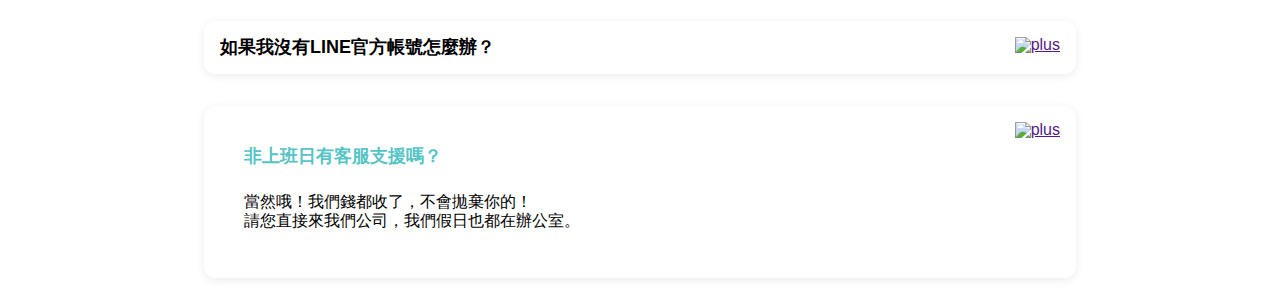
==== commit 14fb6c25: "lv2_v1.0" ====
--- a/second.html
+++ b/second.html
@@ -6,10 +6,14 @@
     <meta name="viewport" content="width=device-width, initial-scale=1.0">
     <title>ChatTalker</title>
     <link rel="stylesheet" href="./SCSS/index.css">
+    <script src="JS/jquery.js" ></script>
+    <script src="js/all.js"></script>
 </head>
 <body>
-        <!-- 開頭 -->
-        <div class="page2-1">
+       <!-- 開頭 -->
+        <div class="page2-1"> 
+            <a href="#" class="top-btn ">TOP</a>
+    
 <div class="header d-flex">
     <a href="./index.html"><img src="https://github.com/hexschool/webLayoutTraining1st/blob/master/chatTalker_images/logo.png?raw=true" alt="">
 </a>  <a  href="./second.html" class="a tac d-flex fs-sm fw-bold">方案費用</a>
@@ -25,6 +29,174 @@
  
 
 </div>
+
+
+<h1 class="fs-lg fw-bold tac text2-2">彈性選擇，提供您選擇最適合的方案</h1>
+<div class="price2btn d-flex">
+
+    <a href="#" class="btn-num tac d-flex fs-sm fw-bold mr8">10000位</a>
+    <a href="#" class="btn-num2 tac d-flex fs-sm fw-bold mr8">15000位</a>
+    <a href="#" class="btn-num3 tac d-flex fs-sm fw-bold mr8">20000位</a>
+    <a href="#" class="btn-num4 tac d-flex fs-sm fw-bold mr8">25000位</a>
+    <a href="#" class="btn-num5 tac d-flex fs-sm fw-bold ">>25000位</a>
+
+
+</div>
+<div class="price2-message d-flex ">
+
+<div class="price2box radius mr16" >
+    
+    <!-- 基本版 -->
+    <h2 class="fs-md tac">基本版</h2>
+<p>提供中小企業最必要的功能
+    <br> 完整建立分眾以達到精準的行銷自動化</p>
+
+<div class="price2 d-flex r">
+
+<div class="price2num d-flex radius">
+    <h3>訂閱用戶數</h3>
+
+    <div class="price-change fs-lg color-bl d-flex">
+        10000 
+        <h3 class="color-bl text-pad">位</h3>
+    </div>
+   
+</div>
+<h4>=</h4>
+<div class="price2money d-flex radius">
+    <h3>試算每月的費用</h3>
+    <div class="pblock d-flex">
+    <div class="price-change-answer fs-lg d-flex">
+      
+     
+    </div>
+    <h3 class="price2text d-flex text-pad">TWD</h3>
+</div>
+</div>
+
+</div>
+<div class="price2information">
+
+<ul>
+    <li><img src="https://raw.githubusercontent.com/hexschool/webLayoutTraining1st/f70f00178a7f0baa31e9c01634303d8562cfe93a/chatTalker_images/icon_check.svg" alt="icon_check">
+        支援 Messenger / Instagram 或 LINE 渠道</li>
+    <li><img src="https://raw.githubusercontent.com/hexschool/webLayoutTraining1st/f70f00178a7f0baa31e9c01634303d8562cfe93a/chatTalker_images/icon_check.svg" alt="icon_check">10 個進階套件</li>
+    <li><img src="https://raw.githubusercontent.com/hexschool/webLayoutTraining1st/f70f00178a7f0baa31e9c01634303d8562cfe93a/chatTalker_images/icon_check.svg" alt="icon_check">可設定 50 種分眾標籤</li>
+    <li><img src="https://raw.githubusercontent.com/hexschool/webLayoutTraining1st/f70f00178a7f0baa31e9c01634303d8562cfe93a/chatTalker_images/icon_check.svg" alt="icon_check">客服人機轉接</li>
+</ul>
+
+</div>
+
+<div class="price2-endbtn d-flex">
+<a  href="./second.html" class=" tac d-flex fs-sm fw-bold">立即體驗</a>
+</div>
+</div>
+
+<!-- 專業版-->
+
+<div class="price2box radius" >
+
+    <h2 class="fs-md tac">專業版</h2>
+<p>建立企業流量池，全通路數據整合與交換
+    <br> 高可靠性服務</p>
+
+<div class="price2 d-flex r">
+
+<div class="price2num d-flex radius">
+    <h3>訂閱用戶數</h3>
+
+    <div class="price-change fs-lg color-bl d-flex">
+        10000 
+        <h3 class="color-bl text-pad">位</h3>
+    </div>
+   
+</div>
+<h4>=</h4>
+<div class="price2money d-flex radius">
+    <h3>試算每月的費用</h3>
+    <div class="pblock d-flex">
+        <div class="price-change-answer-pro fs-lg d-flex">
+          
+         
+        </div>
+        <h3 class="price2text d-flex text-pad">TWD</h3>
+    </div>
+  
+</div>
+
+</div>
+<div class="price2information">
+
+<ul>
+    <li><img src="https://raw.githubusercontent.com/hexschool/webLayoutTraining1st/f70f00178a7f0baa31e9c01634303d8562cfe93a/chatTalker_images/icon_check.svg" alt="icon_check">
+        支援多個 Messenger、Instagram 和 LINE 渠道</li>
+    <li><img src="https://raw.githubusercontent.com/hexschool/webLayoutTraining1st/f70f00178a7f0baa31e9c01634303d8562cfe93a/chatTalker_images/icon_check.svg" alt="icon_check">20 個進階及行銷互動套件</li>
+    <li><img src="https://raw.githubusercontent.com/hexschool/webLayoutTraining1st/f70f00178a7f0baa31e9c01634303d8562cfe93a/chatTalker_images/icon_check.svg" alt="icon_check">可設定 500 種分眾標籤</li>
+    <li><img src="https://raw.githubusercontent.com/hexschool/webLayoutTraining1st/f70f00178a7f0baa31e9c01634303d8562cfe93a/chatTalker_images/icon_check.svg" alt="icon_check">客服人機轉接＋自動指派專員處理</li>
+</ul>
+
+</div>
+
+<div class="price2-endbtn d-flex">
+<a  href="./second.html" class=" tac d-flex fs-sm fw-bold">立即體驗</a>
+</div>
+</div>
+
+
+
+
+
+</div>
+</div>
+
+
+<h2 class="fs-lg tac fw-bold">常見問題</h2>
+
+
+<div class="question">
+
+    <div class="question-list">
+        <div class="question-top d-flex radius">
+            <h2 class="fw-bold fs-18 lh1-5">我要怎麼變更方案？</h2>
+            <a href=""><img src="https://raw.githubusercontent.com/hexschool/webLayoutTraining1st/f70f00178a7f0baa31e9c01634303d8562cfe93a/chatTalker_images/icon_plus.svg" alt="plus">
+            </a>    </div>
+<div class="question-text d-none d-flex">
+    <p  class="d-flex">Lorem ipsum dolor sit amet consectetur adipisicing  <img src="https://raw.githubusercontent.com/hexschool/webLayoutTraining1st/f70f00178a7f0baa31e9c01634303d8562cfe93a/chatTalker_images/icon_minus.svg" alt="minus"></p>
+   
+</div>
+    </div>
+    <div class="question-list ">
+        <div class="question-top d-flex radius">
+            <h2 class="fw-bold fs-18 lh1-5">如果我沒有LINE官方帳號怎麼辦？</h2>
+           <a href=""><img src="https://raw.githubusercontent.com/hexschool/webLayoutTraining1st/f70f00178a7f0baa31e9c01634303d8562cfe93a/chatTalker_images/icon_plus.svg" alt="plus">
+           </a>   </div>
+        <div class="question-text d-none d-flex">
+            <p class="d-flex">Lorem ipsum dolor sit amet consectetur adipisicing <img src="https://raw.githubusercontent.com/hexschool/webLayoutTraining1st/f70f00178a7f0baa31e9c01634303d8562cfe93a/chatTalker_images/icon_minus.svg" alt="minus"></p>
+           
+        </div>
+    </div>
+    <div class="question-list">
+        <div class="question-top  d-flex radius">
+            <div class="text-sm ">
+            <h2 class="color-bl fw-bold fs-18 lh1-5 pad-24" >非上班日有客服支援嗎？</h2>
+
+            <h3 class="lh1-5 ">當然哦！我們錢都收了，不會拋棄你的！ 
+                <br>  請您直接來我們公司，我們假日也都在辦公室。</h3></div>
+                <a href=""><img src="https://raw.githubusercontent.com/hexschool/webLayoutTraining1st/f70f00178a7f0baa31e9c01634303d8562cfe93a/chatTalker_images/icon_plus.svg" alt="plus">
+                </a>    </div>
+        <div class="question-text d-none d-flex" >
+            <p class="d-flex">Lorem ipsum dolor sit amet consectetur adipisicing<img src="https://raw.githubusercontent.com/hexschool/webLayoutTraining1st/f70f00178a7f0baa31e9c01634303d8562cfe93a/chatTalker_images/icon_minus.svg" alt="minus"></p>
+       
+       
+       
+        </div>
+    </div>
+
+</div>
+
+
+
+
 </div>
 </body>
 </html>--- a/SCSS/index.css
+++ b/SCSS/index.css
@@ -142,6 +142,10 @@
   color: #747474;
 }
 
+.color-bl {
+  color: #56C4C5;
+}
+
 .pad-lr24 {
   padding: 0 24px;
 }
@@ -150,8 +154,20 @@
   padding: 20px;
 }
 
+.pad-r-16 {
+  padding-right: 16px;
+}
+
 .pad-top-8 {
   padding-top: 8px;
+}
+
+.pad-8 {
+  padding: 8px;
+}
+
+.text-pad {
+  padding: 15px 0 7px 8px;
 }
 
 .pad-16 {
@@ -203,6 +219,10 @@
 
 .circle {
   border-radius: 50px;
+}
+
+.d-none {
+  display: none;
 }
 
 .page1 {
@@ -264,9 +284,21 @@
 }
 
 .page2-1 {
-  background: url(https://raw.githubusercontent.com/hexschool/webLayoutTraining1st/f70f00178a7f0baa31e9c01634303d8562cfe93a/chatTalker_images/banner.svg);
+  background: url(https://raw.githubusercontent.com/hexschool/webLayoutTraining1st/f70f00178a7f0baa31e9c01634303d8562cfe93a/chatTalker_images/banner_sm.svg);
   background-repeat: no-repeat;
+  background-size: 100%;
+  position: relative;
   background-position: right top;
+}
+
+@media (min-width: 576px) {
+  .page2-1 {
+    background: url(https://raw.githubusercontent.com/hexschool/webLayoutTraining1st/f70f00178a7f0baa31e9c01634303d8562cfe93a/chatTalker_images/banner.svg);
+    background-repeat: no-repeat;
+    background-position: right top,-20% 70%;
+    background-size: 816px,360px;
+    position: relative;
+  }
 }
 
 .banner2 {
@@ -277,7 +309,7 @@
   -webkit-box-align: center;
       -ms-flex-align: center;
           align-items: center;
-  height: 100vh;
+  height: 55vh;
   margin-left: 100px;
   margin-top: 100px;
 }
@@ -285,12 +317,13 @@
 @media (max-width: 768px) {
   .banner2 {
     width: 335px;
+    margin: 0;
     -webkit-box-orient: vertical;
     -webkit-box-direction: normal;
         -ms-flex-direction: column;
             flex-direction: column;
     padding: 32px 20px 0;
-    margin-bottom: 32px;
+    margin-bottom: 60px;
   }
   .banner2 .banner2-l {
     margin-left: 0;
@@ -312,13 +345,255 @@
 @media (max-width: 768px) {
   .banner2-l {
     width: 335px;
-    -webkit-box-pack: center;
-        -ms-flex-pack: center;
-            justify-content: center;
-    -webkit-box-align: center;
-        -ms-flex-align: center;
-            align-items: center;
-  }
+    margin: 0;
+  }
+}
+
+@media (max-width: 768px) {
+  .text2-2 {
+    width: 370px;
+    margin: 0 auto;
+  }
+}
+
+.price2btn {
+  width: 910px;
+  -webkit-box-pack: center;
+      -ms-flex-pack: center;
+          justify-content: center;
+  -webkit-box-align: center;
+      -ms-flex-align: center;
+          align-items: center;
+  margin: 0 auto;
+  margin-top: 48px;
+  margin-bottom: 64px;
+}
+
+.price2btn a {
+  -webkit-box-pack: center;
+      -ms-flex-pack: center;
+          justify-content: center;
+  -webkit-box-align: center;
+      -ms-flex-align: center;
+          align-items: center;
+  background: white;
+  color: #56C4C5;
+  padding: 12px 32px;
+  border-radius: 27px;
+  text-decoration: none;
+  border: 1px solid #56c4c5;
+}
+
+.price2btn a:hover {
+  background: #56c4c5;
+  color: white;
+}
+
+@media (max-width: 768px) {
+  .price2btn {
+    width: 390px;
+    overflow-x: scroll;
+    -webkit-box-pack: justify;
+        -ms-flex-pack: justify;
+            justify-content: space-between;
+  }
+  .price2btn a {
+    font-size: 16px;
+    padding: 0;
+    padding: 8px 16px;
+  }
+}
+
+.price2-message {
+  width: 909px;
+  margin: 0 auto;
+  margin-bottom: 100px;
+}
+
+@media (max-width: 768px) {
+  .price2-message {
+    width: 380px;
+    -ms-flex-wrap: wrap;
+        flex-wrap: wrap;
+    margin: 0 auto;
+    margin-bottom: 24px;
+  }
+}
+
+.price2box {
+  width: 445px;
+  background: white;
+  -webkit-box-shadow: 0px 2px 10px #00000014;
+          box-shadow: 0px 2px 10px #00000014;
+  padding-bottom: 32px;
+}
+
+.price2box h2 {
+  border-bottom: 1px solid #bfbebe;
+  padding: 12px;
+  margin-bottom: 24px;
+}
+
+.price2box p {
+  width: 396px;
+  margin: 0 auto;
+  text-align: center;
+  margin-bottom: 32px;
+}
+
+@media (max-width: 768px) {
+  .price2box {
+    width: 390px;
+    margin-bottom: 24px;
+  }
+}
+
+.price2 {
+  margin: 0 auto;
+  margin-left: 29px;
+}
+
+.price2 h4 {
+  font-size: 29px;
+  margin: 33px 21px 33px 17px;
+}
+
+@media (max-width: 768px) {
+  .price2 {
+    margin: 0 auto;
+    margin-left: 32px;
+    margin: 36px;
+  }
+  .price2 h4 {
+    font-size: 28px;
+  }
+}
+
+.price2num, .price2money {
+  width: 170px;
+  background: #F5F5F5;
+  -webkit-box-orient: vertical;
+  -webkit-box-direction: normal;
+      -ms-flex-direction: column;
+          flex-direction: column;
+  -webkit-box-pack: center;
+      -ms-flex-pack: center;
+          justify-content: center;
+  -webkit-box-align: center;
+      -ms-flex-align: center;
+          align-items: center;
+}
+
+.price2num h3, .price2money h3 {
+  font-size: 12px;
+  padding-bottom: 8px;
+}
+
+@media (max-width: 768px) {
+  .price2num .price2num, .price2num .price2money, .price2money .price2num, .price2money .price2money {
+    width: 139px;
+  }
+}
+
+.pblock {
+  -webkit-box-orient: horizontal;
+  -webkit-box-direction: normal;
+      -ms-flex-direction: row;
+          flex-direction: row;
+}
+
+.price2information {
+  margin-left: 29px;
+  margin-top: 32px;
+  margin-bottom: 44px;
+}
+
+.price2information img {
+  padding-right: 16px;
+}
+
+.price2information ul li {
+  padding-bottom: 16px;
+}
+
+.price2-endbtn {
+  margin: 0 auto;
+  width: 450px;
+  -webkit-box-pack: center;
+      -ms-flex-pack: center;
+          justify-content: center;
+  margin-top: 32px;
+}
+
+.price2-endbtn a {
+  -webkit-box-pack: center;
+      -ms-flex-pack: center;
+          justify-content: center;
+  -webkit-box-align: center;
+      -ms-flex-align: center;
+          align-items: center;
+  background: #56C4C5;
+  color: white;
+  padding: 12px 32px;
+  border-radius: 27px;
+  text-decoration: none;
+  border: 1px solid #56c4c5;
+  width: 136px;
+}
+
+.price2-endbtn a:hover {
+  background: #479d9f;
+  color: white;
+}
+
+.question {
+  width: 904px;
+  margin: 0 auto;
+}
+
+@media (max-width: 768px) {
+  .question {
+    width: 334px;
+  }
+}
+
+.question-list {
+  padding: 16px;
+}
+
+.question-list h3 {
+  padding-left: 24px;
+  padding-bottom: 32px;
+}
+
+.question-top {
+  cursor: pointer;
+  padding: 16px;
+  -webkit-box-pack: justify;
+      -ms-flex-pack: justify;
+          justify-content: space-between;
+  -webkit-box-shadow: 0px 2px 10px #00000014;
+          box-shadow: 0px 2px 10px #00000014;
+}
+
+.question-text {
+  cursor: pointer;
+  -webkit-box-shadow: 0px 2px 10px #00000014;
+          box-shadow: 0px 2px 10px #00000014;
+}
+
+.question-text p {
+  padding: 16px;
+  -webkit-box-pack: justify;
+      -ms-flex-pack: justify;
+          justify-content: space-between;
+  -webkit-box-orient: horizontal;
+  -webkit-box-direction: normal;
+      -ms-flex-direction: row;
+          flex-direction: row;
+  display: -webkit-box;
+  display: -ms-flexbox;
+  display: flex;
 }
 
 html {
@@ -330,6 +605,42 @@
 ::before {
   -webkit-box-sizing: border-box;
           box-sizing: border-box;
+}
+
+.top-btn {
+  position: fixed;
+  z-index: 3;
+  right: 16px;
+  top: 600px;
+  width: 50px;
+  height: 50px;
+  padding: 15px 0px;
+  color: white;
+  text-decoration: none;
+  font-size: 16px;
+  display: block;
+  text-align: center;
+  margin-bottom: 16px;
+  background-color: #56C4C5;
+  border-color: #56C4C5;
+  border-radius: 50px;
+}
+
+@media (min-width: 576px) {
+  .top-btn {
+    top: 900px;
+  }
+}
+
+@media (min-width: 768px) {
+  .top-btn {
+    right: 48px;
+    top: 625px;
+    width: 65px;
+    height: 65px;
+    padding: 20px 10px;
+    font-size: 20px;
+  }
 }
 
 .header {
@@ -366,7 +677,8 @@
 @media (max-width: 768px) {
   .header {
     border-bottom: 3px solid #FFD153;
-    width: 390px;
+    width: 100%;
+    background: white;
   }
   .header img {
     width: 160px;
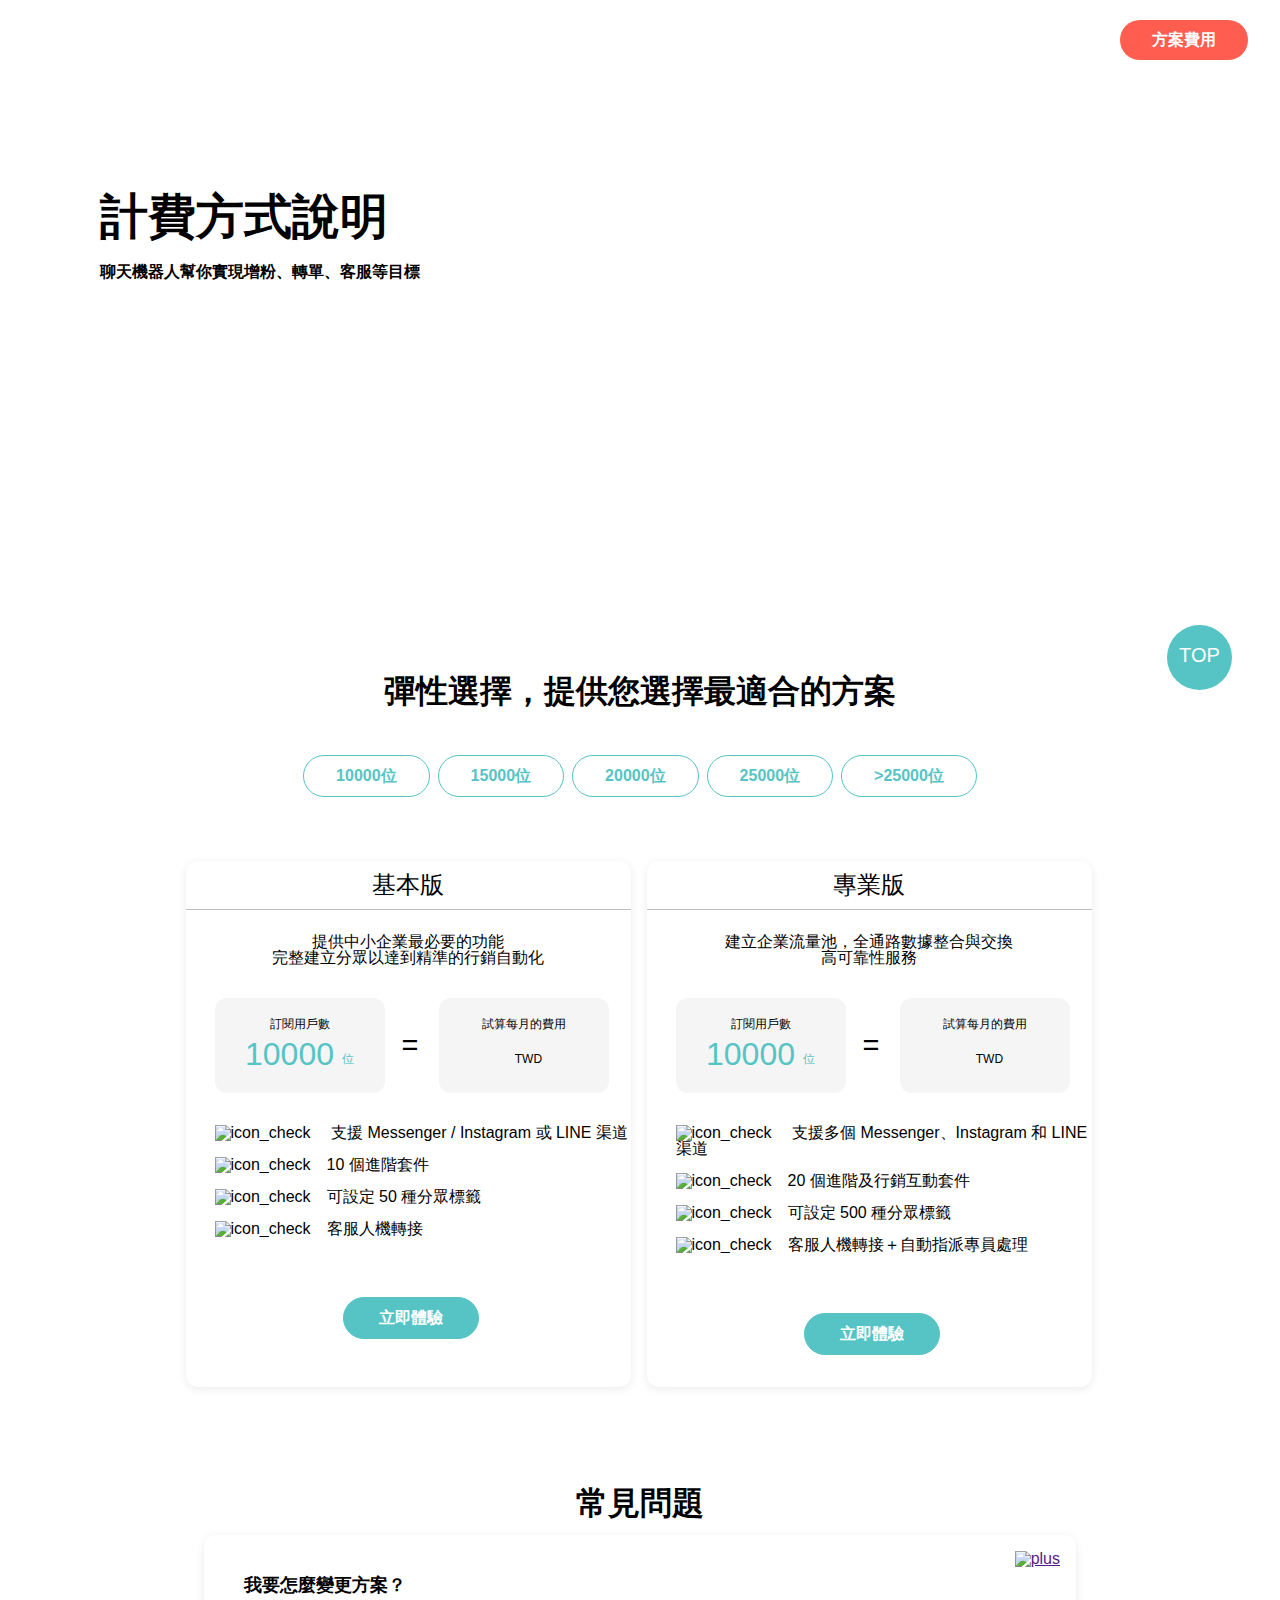
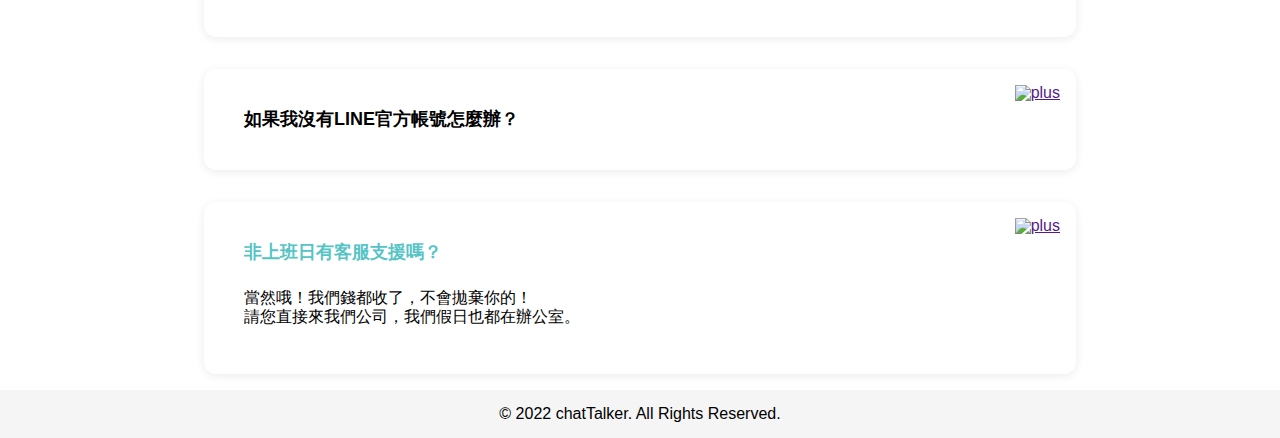
==== commit a155c6d4: "lv2_v3.0" ====
--- a/second.html
+++ b/second.html
@@ -6,15 +6,16 @@
     <meta name="viewport" content="width=device-width, initial-scale=1.0">
     <title>ChatTalker</title>
     <link rel="stylesheet" href="./SCSS/index.css">
-    <script src="JS/jquery.js" ></script>
-    <script src="js/all.js"></script>
+ 
 </head>
 <body>
+
        <!-- 開頭 -->
         <div class="page2-1"> 
+           
             <a href="#" class="top-btn ">TOP</a>
-    
 <div class="header d-flex">
+  
     <a href="./index.html"><img src="https://github.com/hexschool/webLayoutTraining1st/blob/master/chatTalker_images/logo.png?raw=true" alt="">
 </a>  <a  href="./second.html" class="a tac d-flex fs-sm fw-bold">方案費用</a>
 </div>
@@ -157,7 +158,7 @@
 
     <div class="question-list">
         <div class="question-top d-flex radius">
-            <h2 class="fw-bold fs-18 lh1-5">我要怎麼變更方案？</h2>
+            <h2 class="fw-bold fs-18 lh1-5 pad-24">我要怎麼變更方案？</h2>
             <a href=""><img src="https://raw.githubusercontent.com/hexschool/webLayoutTraining1st/f70f00178a7f0baa31e9c01634303d8562cfe93a/chatTalker_images/icon_plus.svg" alt="plus">
             </a>    </div>
 <div class="question-text d-none d-flex">
@@ -167,7 +168,7 @@
     </div>
     <div class="question-list ">
         <div class="question-top d-flex radius">
-            <h2 class="fw-bold fs-18 lh1-5">如果我沒有LINE官方帳號怎麼辦？</h2>
+            <h2 class="fw-bold fs-18 lh1-5 pad-24">如果我沒有LINE官方帳號怎麼辦？</h2>
            <a href=""><img src="https://raw.githubusercontent.com/hexschool/webLayoutTraining1st/f70f00178a7f0baa31e9c01634303d8562cfe93a/chatTalker_images/icon_plus.svg" alt="plus">
            </a>   </div>
         <div class="question-text d-none d-flex">
@@ -198,5 +199,12 @@
 
 
 </div>
+<div class="footer d-flex fs-sm">
+
+
+    <p>© 2022 chatTalker. All Rights Reserved.</p>
+</div>
+<script src="JS/jquery.js" ></script>
+<script src="JS/all.js"></script>
 </body>
 </html>--- a/SCSS/index.css
+++ b/SCSS/index.css
@@ -301,6 +301,13 @@
   }
 }
 
+*,
+::after,
+::before {
+  -webkit-box-sizing: border-box;
+          box-sizing: border-box;
+}
+
 .banner2 {
   margin: 0 auto;
   -webkit-box-pack: center;
@@ -413,6 +420,12 @@
 @media (max-width: 768px) {
   .price2-message {
     width: 380px;
+    -webkit-box-pack: center;
+        -ms-flex-pack: center;
+            justify-content: center;
+    -webkit-box-align: center;
+        -ms-flex-align: center;
+            align-items: center;
     -ms-flex-wrap: wrap;
         flex-wrap: wrap;
     margin: 0 auto;
@@ -435,7 +448,6 @@
 }
 
 .price2box p {
-  width: 396px;
   margin: 0 auto;
   text-align: center;
   margin-bottom: 32px;
@@ -443,7 +455,7 @@
 
 @media (max-width: 768px) {
   .price2box {
-    width: 390px;
+    width: 335px;
     margin-bottom: 24px;
   }
 }
@@ -460,9 +472,8 @@
 
 @media (max-width: 768px) {
   .price2 {
+    width: 300px;
     margin: 0 auto;
-    margin-left: 32px;
-    margin: 36px;
   }
   .price2 h4 {
     font-size: 28px;
@@ -490,8 +501,9 @@
 }
 
 @media (max-width: 768px) {
-  .price2num .price2num, .price2num .price2money, .price2money .price2num, .price2money .price2money {
+  .price2num, .price2money {
     width: 139px;
+    margin: 0 auto;
   }
 }
 
@@ -514,6 +526,12 @@
 
 .price2information ul li {
   padding-bottom: 16px;
+}
+
+@media (max-width: 768px) {
+  .price2information ul li {
+    font-size: 14px;
+  }
 }
 
 .price2-endbtn {
@@ -546,6 +564,12 @@
   color: white;
 }
 
+@media (max-width: 768px) {
+  .price2-endbtn {
+    width: 335px;
+  }
+}
+
 .question {
   width: 904px;
   margin: 0 auto;
@@ -553,7 +577,8 @@
 
 @media (max-width: 768px) {
   .question {
-    width: 334px;
+    width: 370px;
+    margin-bottom: 60px;
   }
 }
 
@@ -574,6 +599,19 @@
           justify-content: space-between;
   -webkit-box-shadow: 0px 2px 10px #00000014;
           box-shadow: 0px 2px 10px #00000014;
+}
+
+@media (max-width: 768px) {
+  .question-top h2 {
+    padding: 0;
+    padding-left: 16px;
+    font-size: 16px;
+  }
+  .question-top h3 {
+    padding: 0;
+    padding-top: 16px;
+    padding-left: 16px;
+  }
 }
 
 .question-text {
@@ -611,7 +649,7 @@
   position: fixed;
   z-index: 3;
   right: 16px;
-  top: 600px;
+  top: 775px;
   width: 50px;
   height: 50px;
   padding: 15px 0px;
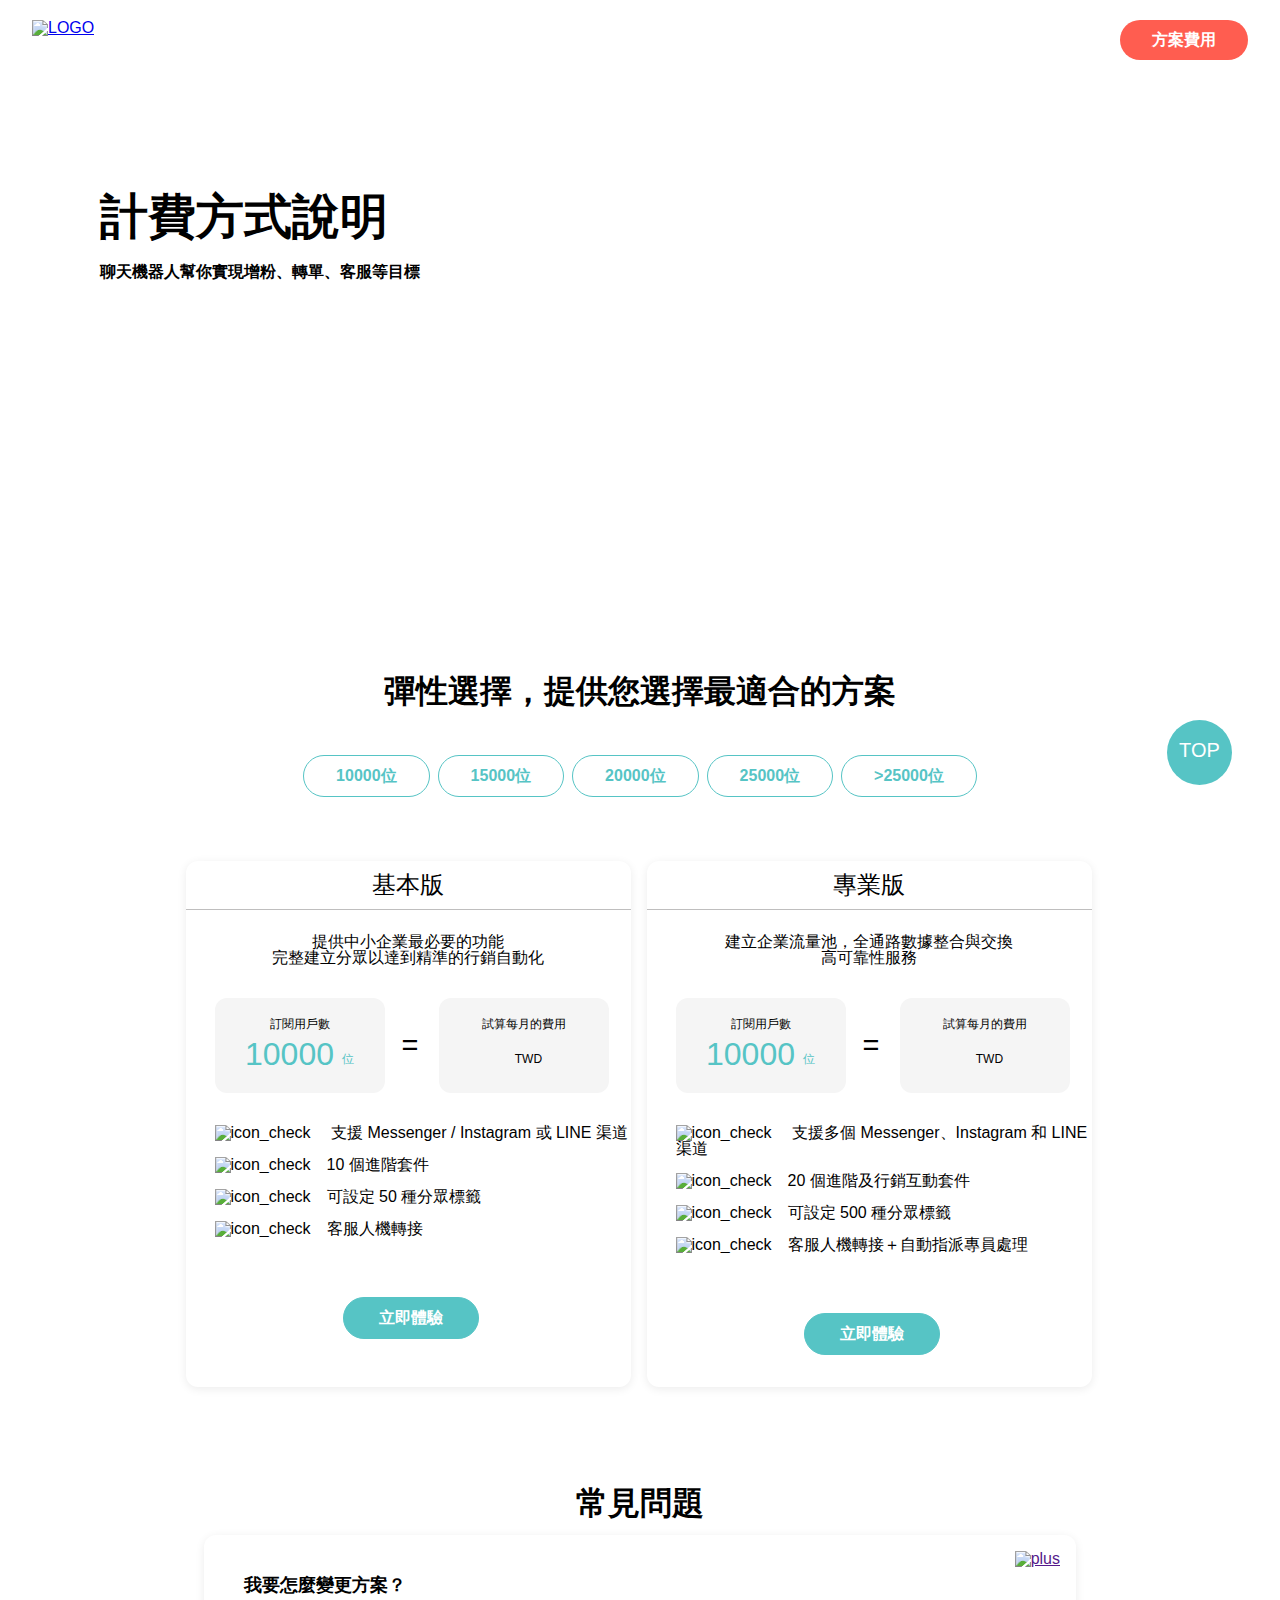
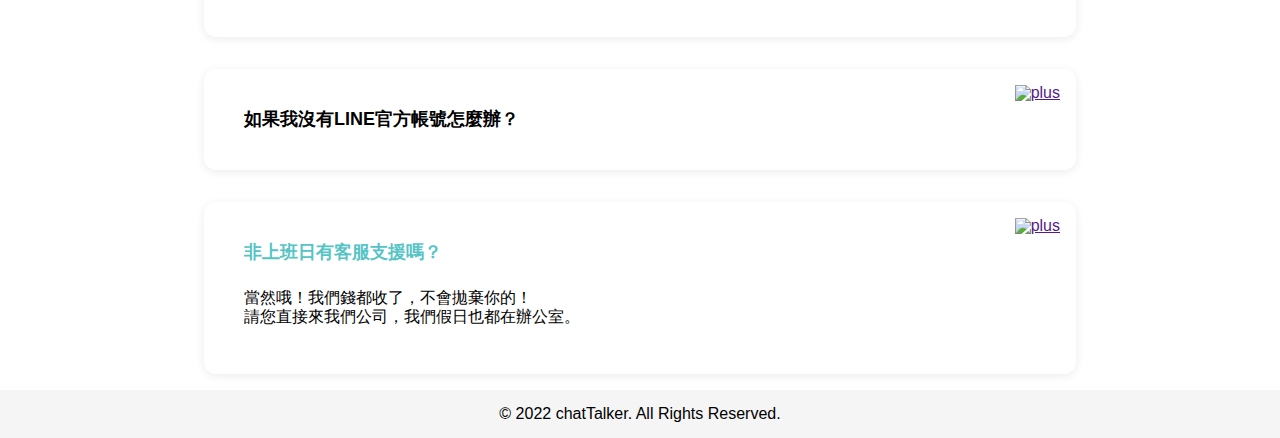
==== commit 6da93fde: "lv2_v7.0" ====
--- a/second.html
+++ b/second.html
@@ -1,210 +1,229 @@
 <!DOCTYPE html>
 <html lang="en">
-<head>
-    <meta charset="UTF-8">
-    <meta http-equiv="X-UA-Compatible" content="IE=edge">
-    <meta name="viewport" content="width=device-width, initial-scale=1.0">
-    <title>ChatTalker</title>
-    <link rel="stylesheet" href="./SCSS/index.css">
- 
-</head>
-<body>
-
-       <!-- 開頭 -->
-        <div class="page2-1"> 
-           
+    <head>
+        <meta charset="UTF-8">
+        <meta http-equiv="X-UA-Compatible" content="IE=edge">
+        <meta name="viewport" content="width=device-width, initial-scale=1.0">
+        <title>ChatTalker</title>
+        <link rel="stylesheet" href="./SCSS/index.css">
+
+    </head>
+    <body>
+
+        <!-- 開頭 -->
+        <div class="page2-1">
+
             <a href="#" class="top-btn ">TOP</a>
-<div class="header d-flex">
-  
-    <a href="./index.html"><img src="https://github.com/hexschool/webLayoutTraining1st/blob/master/chatTalker_images/logo.png?raw=true" alt="">
-</a>  <a  href="./second.html" class="a tac d-flex fs-sm fw-bold">方案費用</a>
-</div>
-
-<!-- 計費方式 -->
-<div class="banner2">
-
-    <div class="banner2-l d-flex ">
-        <h3 class="fs-lg-m lh1-5 fw-bold mb16 pad-top-8">計費方式說明</h3>
-        <p class="p2 fs-sm lh1-5 fw-bold">聊天機器人幫你實現增粉、轉單、客服等目標</p>
+            <div class="header d-flex">
+
+                <a href="./index.html"><img
+                    src="https://github.com/hexschool/webLayoutTraining1st/blob/master/chatTalker_images/logo.png?raw=true"
+                    alt="LOGO">
+                </a>
+                <a href="./second.html" class="a tac d-flex fs-sm fw-bold">方案費用</a>
+            </div>
+
+            <!-- 計費方式 -->
+            <div class="banner2">
+
+                <div class="banner2-l d-flex ">
+                    <h3 class="fs-lg-m lh1-5 fw-bold mb16 pad-top-8">計費方式說明</h3>
+                    <p class="p2 fs-sm lh1-5 fw-bold">聊天機器人幫你實現增粉、轉單、客服等目標</p>
+                </div>
+
+            </div>
+
+            <h1 class="fs-lg fw-bold tac text2-2">彈性選擇，提供您選擇最適合的方案</h1>
+            <div class="price2btn d-flex">
+
+                <a href="#" class="btn-num tac d-flex fs-sm fw-bold mr8">10000位</a>
+                <a href="#" class="btn-num2 tac d-flex fs-sm fw-bold mr8">15000位</a>
+                <a href="#" class="btn-num3 tac d-flex fs-sm fw-bold mr8">20000位</a>
+                <a href="#" class="btn-num4 tac d-flex fs-sm fw-bold mr8">25000位</a>
+                <a href="#" class="btn-num5 tac d-flex fs-sm fw-bold ">>25000位</a>
+
+            </div>
+            <div class="price2-message d-flex ">
+
+                <div class="price2box radius mr16">
+
+                    <!-- 基本版 -->
+                    <h2 class="fs-md tac">基本版</h2>
+                    <p>提供中小企業最必要的功能
+                        <br>
+                        完整建立分眾以達到精準的行銷自動化</p>
+
+                    <div class="price2 d-flex r">
+
+                        <div class="price2num d-flex radius">
+                            <h3>訂閱用戶數</h3>
+
+                            <div class="price-change fs-lg color-bl d-flex">
+                                10000
+                                <h3 class="color-bl text-pad">位</h3>
+                            </div>
+
+                        </div>
+                        <h4>=</h4>
+                        <div class="price2money d-flex radius">
+                            <h3>試算每月的費用</h3>
+                            <div class="pblock d-flex">
+                                <div class="price-change-answer fs-lg d-flex"></div>
+                                <h3 class="price2text d-flex text-pad">TWD</h3>
+                            </div>
+                        </div>
+
+                    </div>
+                    <div class="price2information">
+
+                        <ul>
+                            <li><img
+                                src="https://raw.githubusercontent.com/hexschool/webLayoutTraining1st/f70f00178a7f0baa31e9c01634303d8562cfe93a/chatTalker_images/icon_check.svg"
+                                alt="icon_check">
+                                支援 Messenger / Instagram 或 LINE 渠道</li>
+                            <li><img
+                                src="https://raw.githubusercontent.com/hexschool/webLayoutTraining1st/f70f00178a7f0baa31e9c01634303d8562cfe93a/chatTalker_images/icon_check.svg"
+                                alt="icon_check">10 個進階套件</li>
+                            <li><img
+                                src="https://raw.githubusercontent.com/hexschool/webLayoutTraining1st/f70f00178a7f0baa31e9c01634303d8562cfe93a/chatTalker_images/icon_check.svg"
+                                alt="icon_check">可設定 50 種分眾標籤</li>
+                            <li><img
+                                src="https://raw.githubusercontent.com/hexschool/webLayoutTraining1st/f70f00178a7f0baa31e9c01634303d8562cfe93a/chatTalker_images/icon_check.svg"
+                                alt="icon_check">客服人機轉接</li>
+                        </ul>
+
+                    </div>
+
+                    <div class="price2-endbtn d-flex">
+                        <a href="./second.html" class=" tac d-flex fs-sm fw-bold">立即體驗</a>
+                    </div>
+                </div>
+
+                <!-- 專業版-->
+
+                <div class="price2box radius">
+
+                    <h2 class="fs-md tac">專業版</h2>
+                    <p>建立企業流量池，全通路數據整合與交換
+                        <br>
+                        高可靠性服務</p>
+
+                    <div class="price2 d-flex r">
+
+                        <div class="price2num d-flex radius">
+                            <h3>訂閱用戶數</h3>
+
+                            <div class="price-change fs-lg color-bl d-flex">
+                                10000
+                                <h3 class="color-bl text-pad">位</h3>
+                            </div>
+
+                        </div>
+                        <h4>=</h4>
+                        <div class="price2money d-flex radius">
+                            <h3>試算每月的費用</h3>
+                            <div class="pblock d-flex">
+                                <div class="price-change-answer-pro fs-lg d-flex"></div>
+                                <h3 class="price2text d-flex text-pad">TWD</h3>
+                            </div>
+
+                        </div>
+
+                    </div>
+                    <div class="price2information">
+
+                        <ul>
+                            <li><img
+                                src="https://raw.githubusercontent.com/hexschool/webLayoutTraining1st/f70f00178a7f0baa31e9c01634303d8562cfe93a/chatTalker_images/icon_check.svg"
+                                alt="icon_check">
+                                支援多個 Messenger、Instagram 和 LINE 渠道</li>
+                            <li><img
+                                src="https://raw.githubusercontent.com/hexschool/webLayoutTraining1st/f70f00178a7f0baa31e9c01634303d8562cfe93a/chatTalker_images/icon_check.svg"
+                                alt="icon_check">20 個進階及行銷互動套件</li>
+                            <li><img
+                                src="https://raw.githubusercontent.com/hexschool/webLayoutTraining1st/f70f00178a7f0baa31e9c01634303d8562cfe93a/chatTalker_images/icon_check.svg"
+                                alt="icon_check">可設定 500 種分眾標籤</li>
+                            <li><img
+                                src="https://raw.githubusercontent.com/hexschool/webLayoutTraining1st/f70f00178a7f0baa31e9c01634303d8562cfe93a/chatTalker_images/icon_check.svg"
+                                alt="icon_check">客服人機轉接＋自動指派專員處理</li>
+                        </ul>
+
+                    </div>
+
+                    <div class="price2-endbtn d-flex">
+                        <a href="./second.html" class=" tac d-flex fs-sm fw-bold">立即體驗</a>
+                    </div>
+                </div>
+
+            </div>
+        </div>
+
+        <h2 class="fs-lg tac fw-bold">常見問題</h2>
+
+        <div class="question">
+
+            <div class="question-list">
+                <div class="question-top d-flex radius">
+                    <h2 class="fw-bold fs-18 lh1-5 pad-24">我要怎麼變更方案？</h2>
+                    <a href=""><img
+                        src="https://raw.githubusercontent.com/hexschool/webLayoutTraining1st/f70f00178a7f0baa31e9c01634303d8562cfe93a/chatTalker_images/icon_plus.svg"
+                        alt="plus">
+                    </a>
+                </div>
+                <div class="question-text d-none d-flex">
+                    <p class="d-flex">Lorem ipsum dolor sit amet consectetur adipisicing
+                        <img
+                            src="https://raw.githubusercontent.com/hexschool/webLayoutTraining1st/f70f00178a7f0baa31e9c01634303d8562cfe93a/chatTalker_images/icon_minus.svg"
+                            alt="minus"></p>
+
+                </div>
+            </div>
+            <div class="question-list ">
+                <div class="question-top d-flex radius">
+                    <h2 class="fw-bold fs-18 lh1-5 pad-24">如果我沒有LINE官方帳號怎麼辦？</h2>
+                    <a href=""><img
+                        src="https://raw.githubusercontent.com/hexschool/webLayoutTraining1st/f70f00178a7f0baa31e9c01634303d8562cfe93a/chatTalker_images/icon_plus.svg"
+                        alt="plus">
+                    </a>
+                </div>
+                <div class="question-text d-none d-flex">
+                    <p class="d-flex">Lorem ipsum dolor sit amet consectetur adipisicing
+                        <img
+                            src="https://raw.githubusercontent.com/hexschool/webLayoutTraining1st/f70f00178a7f0baa31e9c01634303d8562cfe93a/chatTalker_images/icon_minus.svg"
+                            alt="minus"></p>
+
+                </div>
+            </div>
+            <div class="question-list">
+                <div class="question-top  d-flex radius">
+                    <div class="text-sm ">
+                        <h2 class="color-bl fw-bold fs-18 lh1-5 pad-24">非上班日有客服支援嗎？</h2>
+
+                        <h3 class="lh1-5 ">當然哦！我們錢都收了，不會拋棄你的！
+                            <br>
+                            請您直接來我們公司，我們假日也都在辦公室。</h3>
+                    </div>
+                    <a href=""><img
+                        src="https://raw.githubusercontent.com/hexschool/webLayoutTraining1st/f70f00178a7f0baa31e9c01634303d8562cfe93a/chatTalker_images/icon_plus.svg"
+                        alt="plus">
+                    </a>
+                </div>
+                <div class="question-text d-none d-flex">
+                    <p class="d-flex">Lorem ipsum dolor sit amet consectetur adipisicing<img
+                        src="https://raw.githubusercontent.com/hexschool/webLayoutTraining1st/f70f00178a7f0baa31e9c01634303d8562cfe93a/chatTalker_images/icon_minus.svg"
+                        alt="minus"></p>
+
+                </div>
+            </div>
+
+        </div>
+
     </div>
- 
-
-</div>
-
-
-<h1 class="fs-lg fw-bold tac text2-2">彈性選擇，提供您選擇最適合的方案</h1>
-<div class="price2btn d-flex">
-
-    <a href="#" class="btn-num tac d-flex fs-sm fw-bold mr8">10000位</a>
-    <a href="#" class="btn-num2 tac d-flex fs-sm fw-bold mr8">15000位</a>
-    <a href="#" class="btn-num3 tac d-flex fs-sm fw-bold mr8">20000位</a>
-    <a href="#" class="btn-num4 tac d-flex fs-sm fw-bold mr8">25000位</a>
-    <a href="#" class="btn-num5 tac d-flex fs-sm fw-bold ">>25000位</a>
-
-
-</div>
-<div class="price2-message d-flex ">
-
-<div class="price2box radius mr16" >
-    
-    <!-- 基本版 -->
-    <h2 class="fs-md tac">基本版</h2>
-<p>提供中小企業最必要的功能
-    <br> 完整建立分眾以達到精準的行銷自動化</p>
-
-<div class="price2 d-flex r">
-
-<div class="price2num d-flex radius">
-    <h3>訂閱用戶數</h3>
-
-    <div class="price-change fs-lg color-bl d-flex">
-        10000 
-        <h3 class="color-bl text-pad">位</h3>
+    <div class="footer d-flex fs-sm">
+
+        <p>© 2022 chatTalker. All Rights Reserved.</p>
     </div>
-   
-</div>
-<h4>=</h4>
-<div class="price2money d-flex radius">
-    <h3>試算每月的費用</h3>
-    <div class="pblock d-flex">
-    <div class="price-change-answer fs-lg d-flex">
-      
-     
-    </div>
-    <h3 class="price2text d-flex text-pad">TWD</h3>
-</div>
-</div>
-
-</div>
-<div class="price2information">
-
-<ul>
-    <li><img src="https://raw.githubusercontent.com/hexschool/webLayoutTraining1st/f70f00178a7f0baa31e9c01634303d8562cfe93a/chatTalker_images/icon_check.svg" alt="icon_check">
-        支援 Messenger / Instagram 或 LINE 渠道</li>
-    <li><img src="https://raw.githubusercontent.com/hexschool/webLayoutTraining1st/f70f00178a7f0baa31e9c01634303d8562cfe93a/chatTalker_images/icon_check.svg" alt="icon_check">10 個進階套件</li>
-    <li><img src="https://raw.githubusercontent.com/hexschool/webLayoutTraining1st/f70f00178a7f0baa31e9c01634303d8562cfe93a/chatTalker_images/icon_check.svg" alt="icon_check">可設定 50 種分眾標籤</li>
-    <li><img src="https://raw.githubusercontent.com/hexschool/webLayoutTraining1st/f70f00178a7f0baa31e9c01634303d8562cfe93a/chatTalker_images/icon_check.svg" alt="icon_check">客服人機轉接</li>
-</ul>
-
-</div>
-
-<div class="price2-endbtn d-flex">
-<a  href="./second.html" class=" tac d-flex fs-sm fw-bold">立即體驗</a>
-</div>
-</div>
-
-<!-- 專業版-->
-
-<div class="price2box radius" >
-
-    <h2 class="fs-md tac">專業版</h2>
-<p>建立企業流量池，全通路數據整合與交換
-    <br> 高可靠性服務</p>
-
-<div class="price2 d-flex r">
-
-<div class="price2num d-flex radius">
-    <h3>訂閱用戶數</h3>
-
-    <div class="price-change fs-lg color-bl d-flex">
-        10000 
-        <h3 class="color-bl text-pad">位</h3>
-    </div>
-   
-</div>
-<h4>=</h4>
-<div class="price2money d-flex radius">
-    <h3>試算每月的費用</h3>
-    <div class="pblock d-flex">
-        <div class="price-change-answer-pro fs-lg d-flex">
-          
-         
-        </div>
-        <h3 class="price2text d-flex text-pad">TWD</h3>
-    </div>
-  
-</div>
-
-</div>
-<div class="price2information">
-
-<ul>
-    <li><img src="https://raw.githubusercontent.com/hexschool/webLayoutTraining1st/f70f00178a7f0baa31e9c01634303d8562cfe93a/chatTalker_images/icon_check.svg" alt="icon_check">
-        支援多個 Messenger、Instagram 和 LINE 渠道</li>
-    <li><img src="https://raw.githubusercontent.com/hexschool/webLayoutTraining1st/f70f00178a7f0baa31e9c01634303d8562cfe93a/chatTalker_images/icon_check.svg" alt="icon_check">20 個進階及行銷互動套件</li>
-    <li><img src="https://raw.githubusercontent.com/hexschool/webLayoutTraining1st/f70f00178a7f0baa31e9c01634303d8562cfe93a/chatTalker_images/icon_check.svg" alt="icon_check">可設定 500 種分眾標籤</li>
-    <li><img src="https://raw.githubusercontent.com/hexschool/webLayoutTraining1st/f70f00178a7f0baa31e9c01634303d8562cfe93a/chatTalker_images/icon_check.svg" alt="icon_check">客服人機轉接＋自動指派專員處理</li>
-</ul>
-
-</div>
-
-<div class="price2-endbtn d-flex">
-<a  href="./second.html" class=" tac d-flex fs-sm fw-bold">立即體驗</a>
-</div>
-</div>
-
-
-
-
-
-</div>
-</div>
-
-
-<h2 class="fs-lg tac fw-bold">常見問題</h2>
-
-
-<div class="question">
-
-    <div class="question-list">
-        <div class="question-top d-flex radius">
-            <h2 class="fw-bold fs-18 lh1-5 pad-24">我要怎麼變更方案？</h2>
-            <a href=""><img src="https://raw.githubusercontent.com/hexschool/webLayoutTraining1st/f70f00178a7f0baa31e9c01634303d8562cfe93a/chatTalker_images/icon_plus.svg" alt="plus">
-            </a>    </div>
-<div class="question-text d-none d-flex">
-    <p  class="d-flex">Lorem ipsum dolor sit amet consectetur adipisicing  <img src="https://raw.githubusercontent.com/hexschool/webLayoutTraining1st/f70f00178a7f0baa31e9c01634303d8562cfe93a/chatTalker_images/icon_minus.svg" alt="minus"></p>
-   
-</div>
-    </div>
-    <div class="question-list ">
-        <div class="question-top d-flex radius">
-            <h2 class="fw-bold fs-18 lh1-5 pad-24">如果我沒有LINE官方帳號怎麼辦？</h2>
-           <a href=""><img src="https://raw.githubusercontent.com/hexschool/webLayoutTraining1st/f70f00178a7f0baa31e9c01634303d8562cfe93a/chatTalker_images/icon_plus.svg" alt="plus">
-           </a>   </div>
-        <div class="question-text d-none d-flex">
-            <p class="d-flex">Lorem ipsum dolor sit amet consectetur adipisicing <img src="https://raw.githubusercontent.com/hexschool/webLayoutTraining1st/f70f00178a7f0baa31e9c01634303d8562cfe93a/chatTalker_images/icon_minus.svg" alt="minus"></p>
-           
-        </div>
-    </div>
-    <div class="question-list">
-        <div class="question-top  d-flex radius">
-            <div class="text-sm ">
-            <h2 class="color-bl fw-bold fs-18 lh1-5 pad-24" >非上班日有客服支援嗎？</h2>
-
-            <h3 class="lh1-5 ">當然哦！我們錢都收了，不會拋棄你的！ 
-                <br>  請您直接來我們公司，我們假日也都在辦公室。</h3></div>
-                <a href=""><img src="https://raw.githubusercontent.com/hexschool/webLayoutTraining1st/f70f00178a7f0baa31e9c01634303d8562cfe93a/chatTalker_images/icon_plus.svg" alt="plus">
-                </a>    </div>
-        <div class="question-text d-none d-flex" >
-            <p class="d-flex">Lorem ipsum dolor sit amet consectetur adipisicing<img src="https://raw.githubusercontent.com/hexschool/webLayoutTraining1st/f70f00178a7f0baa31e9c01634303d8562cfe93a/chatTalker_images/icon_minus.svg" alt="minus"></p>
-       
-       
-       
-        </div>
-    </div>
-
-</div>
-
-
-
-
-</div>
-<div class="footer d-flex fs-sm">
-
-
-    <p>© 2022 chatTalker. All Rights Reserved.</p>
-</div>
-<script src="JS/jquery.js" ></script>
-<script src="JS/all.js"></script>
+    <script src="JS/jquery.js"></script>
+    <script src="JS/all.js"></script>
 </body>
 </html>--- a/SCSS/index.css
+++ b/SCSS/index.css
@@ -284,28 +284,21 @@
 }
 
 .page2-1 {
-  background: url(https://raw.githubusercontent.com/hexschool/webLayoutTraining1st/f70f00178a7f0baa31e9c01634303d8562cfe93a/chatTalker_images/banner_sm.svg);
+  background: url(https://raw.githubusercontent.com/hexschool/webLayoutTraining1st/f70f00178a7f0baa31e9c01634303d8562cfe93a/chatTalker_images/banner_sm.svg), url(https://raw.githubusercontent.com/hexschool/webLayoutTraining1st/f70f00178a7f0baa31e9c01634303d8562cfe93a/chatTalker_images/ball03.svg);
   background-repeat: no-repeat;
-  background-size: 100%;
+  background-size: 100%,250px;
   position: relative;
-  background-position: right top;
+  background-position: right top,-35% 75%;
 }
 
 @media (min-width: 576px) {
   .page2-1 {
-    background: url(https://raw.githubusercontent.com/hexschool/webLayoutTraining1st/f70f00178a7f0baa31e9c01634303d8562cfe93a/chatTalker_images/banner.svg);
+    background: url(https://raw.githubusercontent.com/hexschool/webLayoutTraining1st/f70f00178a7f0baa31e9c01634303d8562cfe93a/chatTalker_images/banner.svg), url(https://raw.githubusercontent.com/hexschool/webLayoutTraining1st/f70f00178a7f0baa31e9c01634303d8562cfe93a/chatTalker_images/ball03.svg);
     background-repeat: no-repeat;
-    background-position: right top,-20% 70%;
+    background-position: right top,-25% 85%;
     background-size: 816px,360px;
     position: relative;
   }
-}
-
-*,
-::after,
-::before {
-  -webkit-box-sizing: border-box;
-          box-sizing: border-box;
 }
 
 .banner2 {
@@ -330,7 +323,7 @@
         -ms-flex-direction: column;
             flex-direction: column;
     padding: 32px 20px 0;
-    margin-bottom: 60px;
+    margin-bottom: 200px;
   }
   .banner2 .banner2-l {
     margin-left: 0;
@@ -436,8 +429,8 @@
 .price2box {
   width: 445px;
   background: white;
-  -webkit-box-shadow: 0px 2px 10px #00000014;
-          box-shadow: 0px 2px 10px #00000014;
+  -webkit-box-shadow: 0 2px 10px #00000014;
+          box-shadow: 0 2px 10px #00000014;
   padding-bottom: 32px;
 }
 
@@ -480,7 +473,8 @@
   }
 }
 
-.price2num, .price2money {
+.price2money,
+.price2num {
   width: 170px;
   background: #F5F5F5;
   -webkit-box-orient: vertical;
@@ -495,13 +489,15 @@
           align-items: center;
 }
 
-.price2num h3, .price2money h3 {
+.price2money h3,
+.price2num h3 {
   font-size: 12px;
   padding-bottom: 8px;
 }
 
 @media (max-width: 768px) {
-  .price2num, .price2money {
+  .price2money,
+  .price2num {
     width: 139px;
     margin: 0 auto;
   }
@@ -597,27 +593,24 @@
   -webkit-box-pack: justify;
       -ms-flex-pack: justify;
           justify-content: space-between;
-  -webkit-box-shadow: 0px 2px 10px #00000014;
-          box-shadow: 0px 2px 10px #00000014;
+  -webkit-box-shadow: 0 2px 10px #00000014;
+          box-shadow: 0 2px 10px #00000014;
 }
 
 @media (max-width: 768px) {
   .question-top h2 {
-    padding: 0;
-    padding-left: 16px;
+    padding: 0 0 0 16px;
     font-size: 16px;
   }
   .question-top h3 {
-    padding: 0;
-    padding-top: 16px;
-    padding-left: 16px;
+    padding: 16px 0 0 16px;
   }
 }
 
 .question-text {
   cursor: pointer;
-  -webkit-box-shadow: 0px 2px 10px #00000014;
-          box-shadow: 0px 2px 10px #00000014;
+  -webkit-box-shadow: 0 2px 10px #00000014;
+          box-shadow: 0 2px 10px #00000014;
 }
 
 .question-text p {
@@ -649,7 +642,7 @@
   position: fixed;
   z-index: 3;
   right: 16px;
-  top: 775px;
+  top: 80%;
   width: 50px;
   height: 50px;
   padding: 15px 0px;
@@ -673,7 +666,7 @@
 @media (min-width: 768px) {
   .top-btn {
     right: 48px;
-    top: 625px;
+    top: 80%;
     width: 65px;
     height: 65px;
     padding: 20px 10px;
